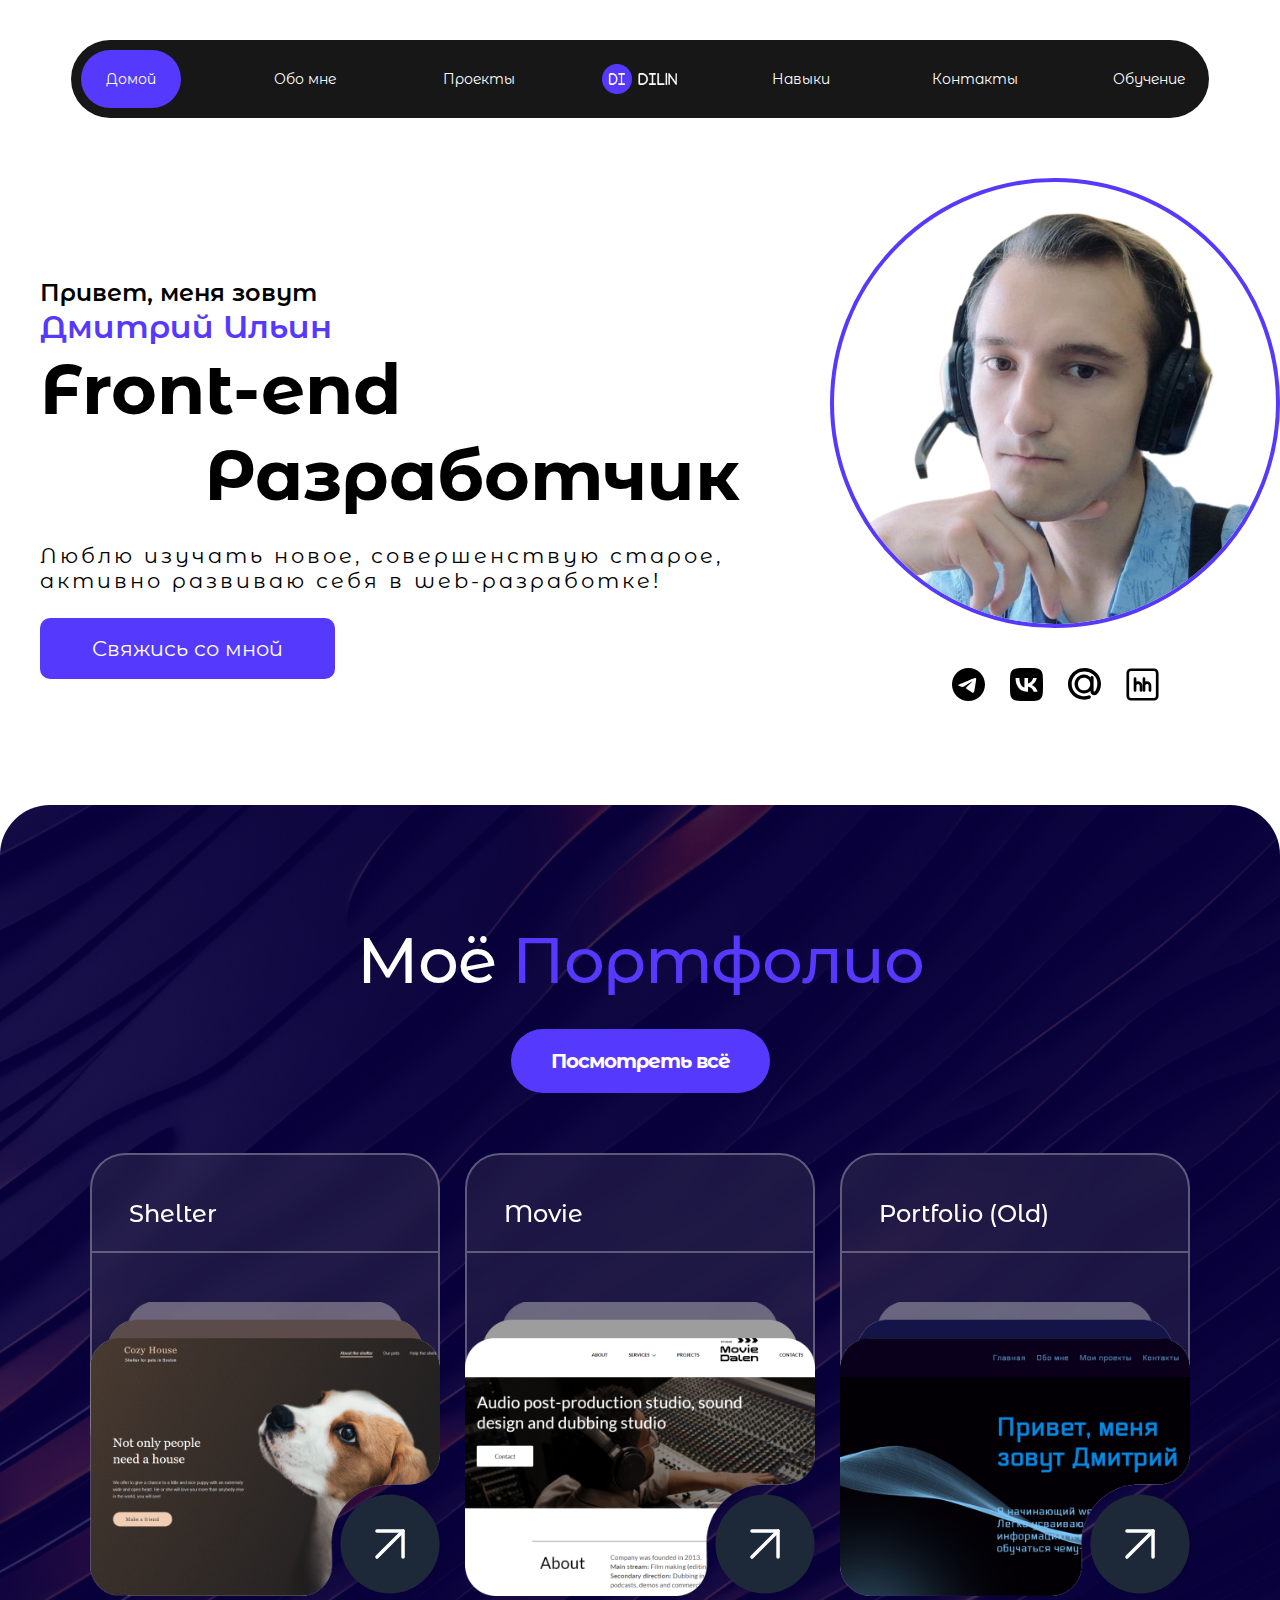
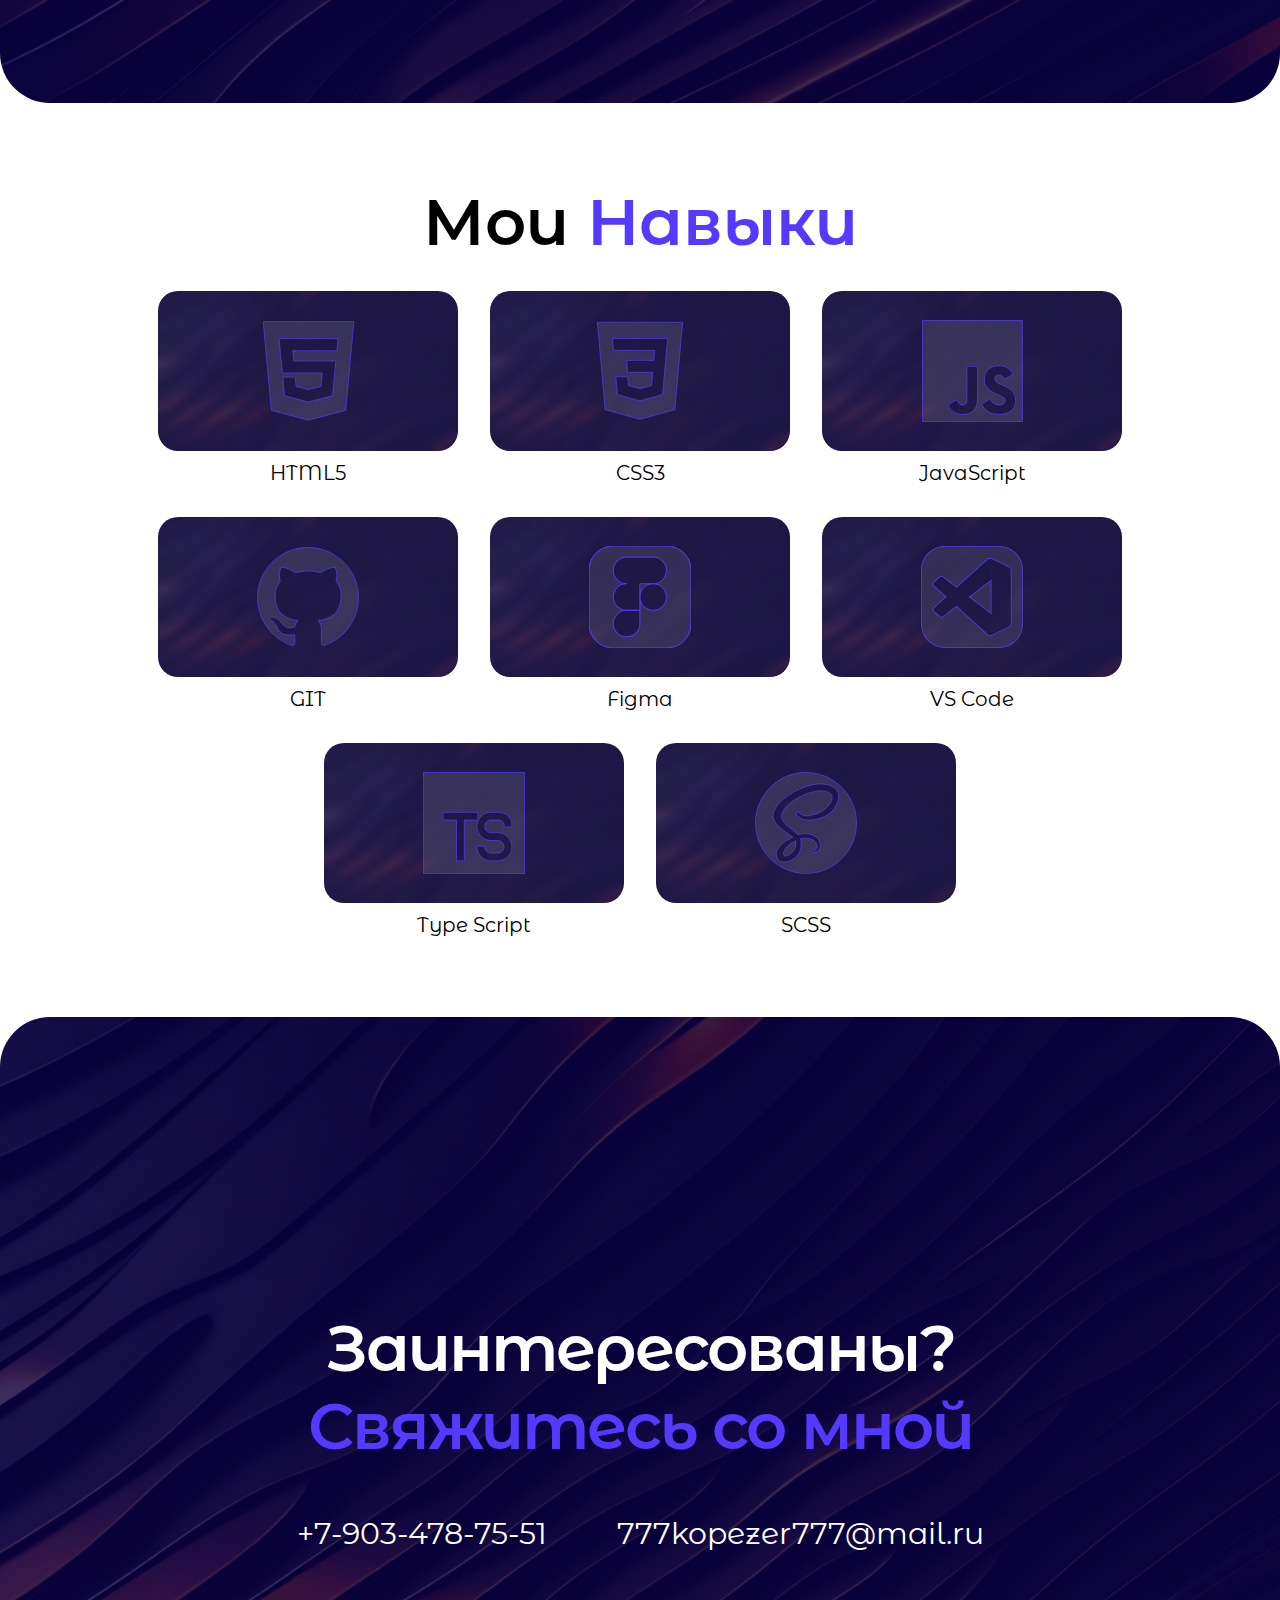
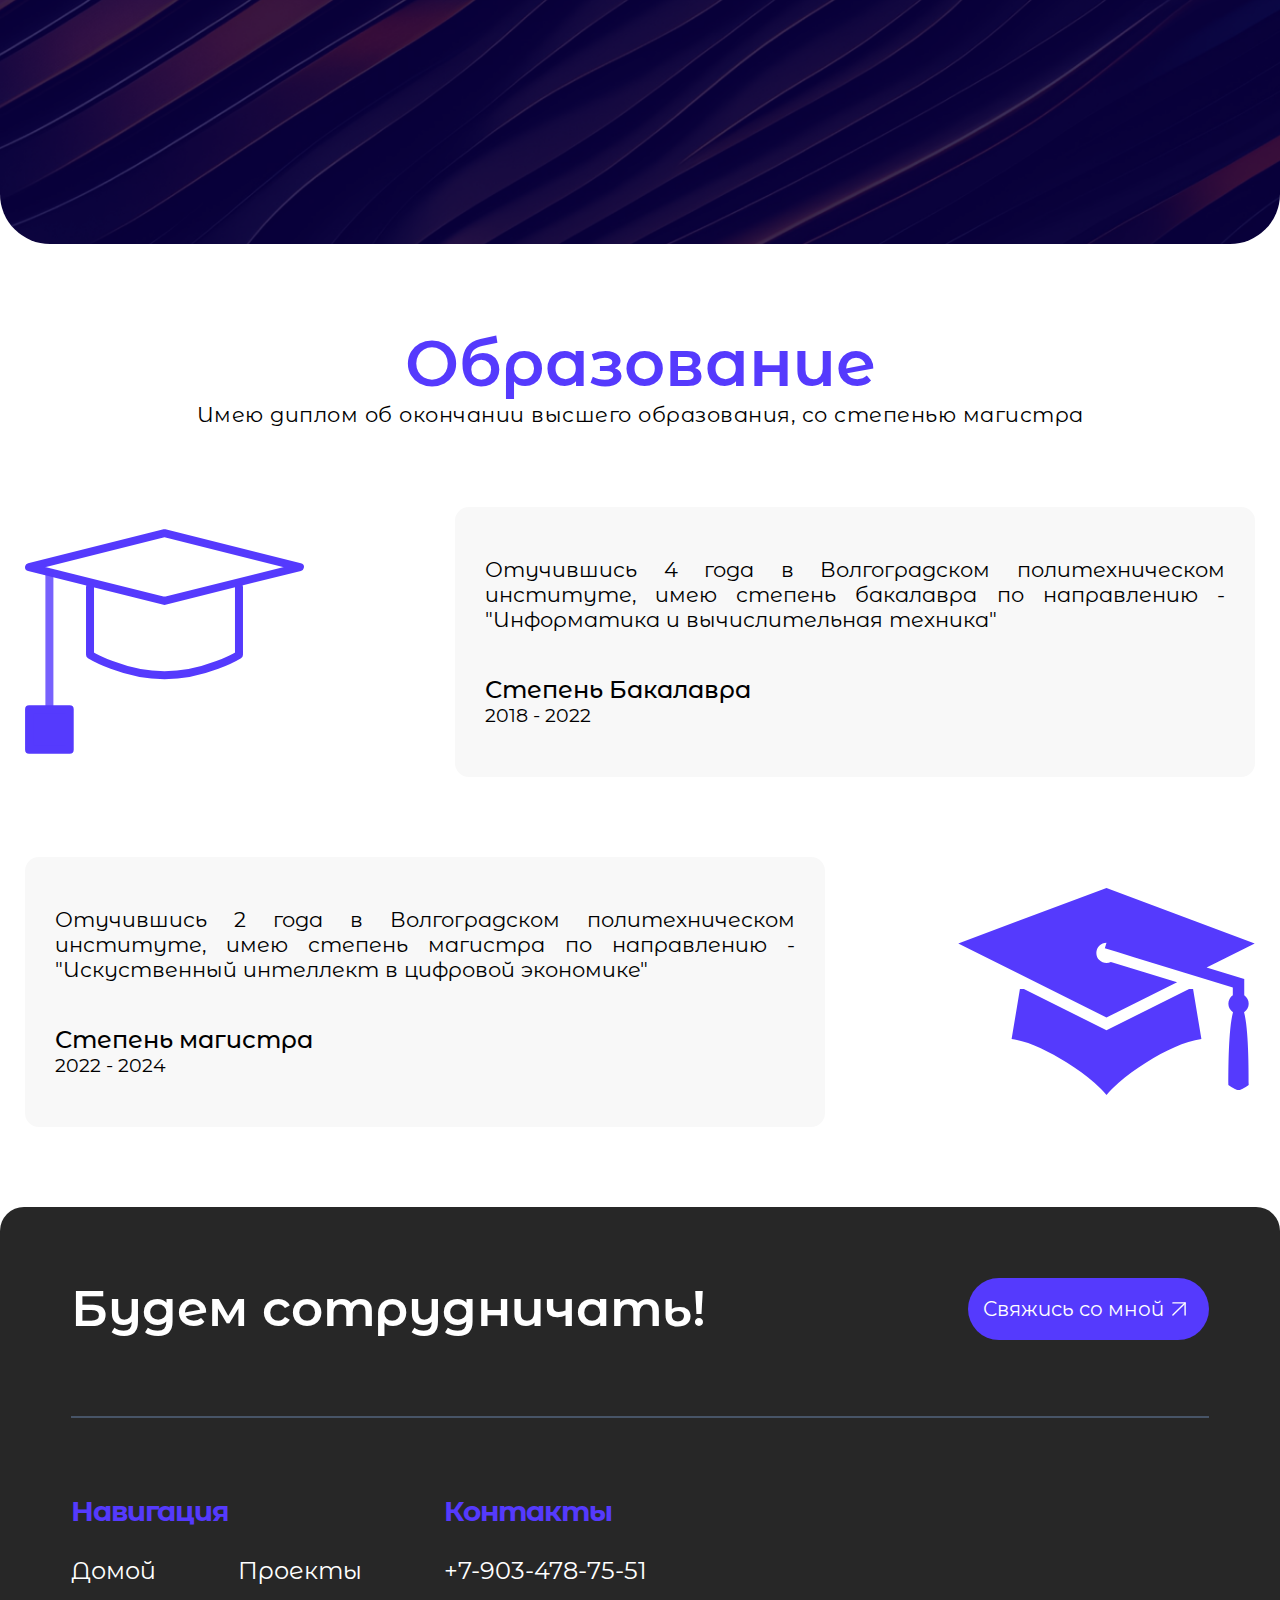
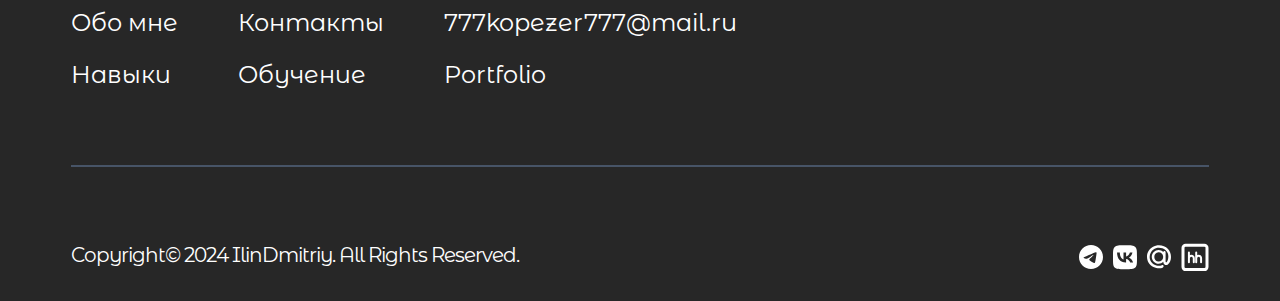
==== index.html @ a16f4810 "Add files via upload" ====
<!DOCTYPE html>
<html lang="en">

<head>
    <meta charset="UTF-8">
    <meta name="viewport" content="width=device-width, initial-scale=1.0">
    <title>Портфолио</title>
    <link rel="stylesheet" href="./style.css">
    <link rel="stylesheet" href="./drop-down.css">
    <link rel="preconnect" href="https://fonts.googleapis.com">
    <link rel="preconnect" href="https://fonts.gstatic.com" crossorigin>
    <link href="https://fonts.googleapis.com/css2?family=Montserrat+Alternates:wght@400;500;600;700&display=swap"
        rel="stylesheet">
</head>

<body>
    <header>
        <nav class="nav-menu">
            <a class="nav-menu-btn active" href="#">Домой</a>
            <a class="nav-menu-btn" href="#my-cont">Обо мне</a>
            <a class="nav-menu-btn" href="#my-project">Проекты</a>
            <img class="nav-logo" src="./img/logo.png" alt="">
            <a class="nav-menu-btn" href="#my-skils">Навыки</a>
            <a class="nav-menu-btn" href="#send-me">Контакты</a>
            <a class="nav-menu-btn" href="#my-educate">Обучение</a>
        </nav>
        <div class="dropdown-btn" id="dropdown-btn">
            <div class="line"></div>
            <div class="line"></div>
            <div class="line"></div>
        </div>
        <div class="dpd-bg" id="dpd">
            <div class="dropdown" id="dropdown">
                <div class="dropdown-content" id="dropdown-content">
                    <li><a class="dpd-item active" href="#">Домой</a></li>
                    <li><a class="dpd-item" href="#my-cont">Обо мне</a></li>
                    <li><a class="dpd-item" href="#my-project">Проекты</a></li>
                    <li><a class="dpd-item" href="#my-skils">Навыки</a></li>
                    <li><a class="dpd-item" href="#send-me">Контакты</a></li>
                    <li><a class="dpd-item" href="#my-educate">Обучение</a></li>
                </div>
            </div>
        </div>
    </header>
    <main>
        <div id="my-cont" class="my-cont">
            <div class="my-info-cont">
                <p class="my-hello">Привет, меня зовут</p>
                <p class="my-name">Дмитрий Ильин</p>
                <h1>Front-end<br><span class="span-h1">Разработчик</span></h1>
                <p class="my-txt">Люблю изучать новое, совершенствую старое, активно развиваю себя в web-разработке!</p>
                <a href="#"><button class="my-button">Свяжись со мной</button></a>
            </div>
            <div class="my-img-cont">
                <img class="me" src="./img/me.png" alt="">
                <div class="my-src">
                    <a href="https://t.me/MxAyri">
                        <svg class="my-img-svg" xmlns="http://www.w3.org/2000/svg" width="33" height="33"
                            viewBox="0 0 33 33" fill="none">
                            <path
                                d="M16.5 0C7.392 0 0 7.392 0 16.5C0 25.608 7.392 33 16.5 33C25.608 33 33 25.608 33 16.5C33 7.392 25.608 0 16.5 0ZM24.156 11.22C23.9085 13.827 22.836 20.163 22.2915 23.0835C22.0605 24.321 21.5985 24.7335 21.1695 24.783C20.2125 24.8655 19.4865 24.156 18.5625 23.5455C17.1105 22.5885 16.2855 21.9945 14.883 21.0705C13.2495 19.998 14.3055 19.404 15.246 18.447C15.4935 18.1995 19.7175 14.355 19.8 14.0085C19.8115 13.956 19.8099 13.9015 19.7956 13.8498C19.7812 13.798 19.7544 13.7506 19.7175 13.7115C19.6185 13.629 19.4865 13.662 19.371 13.6785C19.2225 13.7115 16.9125 15.246 12.408 18.282C11.748 18.7275 11.154 18.9585 10.626 18.942C10.032 18.9255 8.91 18.612 8.0685 18.3315C7.029 18.0015 6.2205 17.82 6.2865 17.2425C6.3195 16.9455 6.732 16.6485 7.5075 16.335C12.3255 14.2395 15.5265 12.8535 17.127 12.1935C21.714 10.2795 22.6545 9.9495 23.2815 9.9495C23.4135 9.9495 23.727 9.9825 23.925 10.1475C24.09 10.2795 24.1395 10.461 24.156 10.593C24.1395 10.692 24.1725 10.989 24.156 11.22Z" />
                        </svg>
                    </a>
                    <a href="https://vk.com/mxayri">
                        <svg class="my-img-svg" xmlns="http://www.w3.org/2000/svg" width="33" height="33"
                            viewBox="0 0 33 33" fill="none">
                            <path
                                d="M2.31 2.31C4.37101e-07 4.642 0 8.371 0 15.84V17.16C0 24.618 4.37101e-07 28.347 2.31 30.69C4.642 33 8.371 33 15.84 33H17.16C24.618 33 28.347 33 30.69 30.69C33 28.358 33 24.629 33 17.16V15.84C33 8.382 33 4.653 30.69 2.31C28.358 4.37101e-07 24.629 0 17.16 0H15.84C8.382 0 4.653 4.37101e-07 2.31 2.31ZM5.566 10.043H9.35C9.471 16.335 12.243 18.997 14.443 19.547V10.043H17.996V15.466C20.163 15.235 22.451 12.76 23.221 10.032H26.763C26.474 11.4441 25.897 12.7814 25.068 13.9605C24.2391 15.1396 23.1759 16.1351 21.945 16.885C23.319 17.5686 24.5323 18.5358 25.505 19.7228C26.4778 20.9097 27.1877 22.2895 27.588 23.771H23.683C22.847 21.164 20.757 19.14 17.996 18.865V23.771H17.556C10.032 23.771 5.742 18.623 5.566 10.043Z" />
                        </svg>
                    </a>
                    <a href="mailto:777kopezer777@mail.ru">
                        <svg class="my-img-svg" xmlns="http://www.w3.org/2000/svg" width="33" height="32"
                            viewBox="0 0 33 32" fill="none">
                            <path
                                d="M15.9293 6.57033C18.4485 6.57033 20.8224 7.68714 22.5621 9.43299V9.43814C22.5621 8.59976 23.1261 7.96556 23.9057 7.96556H24.1037C25.334 7.96556 25.5804 9.12568 25.5804 9.49177L25.5856 22.5212C25.5 23.375 26.4673 23.8164 27.0046 23.2678C29.0928 21.1198 31.5955 12.2142 25.7042 7.05809C20.2099 2.2454 12.8356 3.04047 8.91495 5.74226C4.7478 8.62142 2.08416 14.9809 4.67149 20.9579C7.49702 27.4741 15.5745 29.418 20.3821 27.4793C22.8158 26.4965 23.9377 29.782 21.4081 30.8576C17.5957 32.4838 6.9711 32.3178 2.00888 23.7246C-1.3436 17.9199 -1.16623 7.70879 7.72905 2.41865C14.5279 -1.63094 23.4984 -0.508978 28.9061 5.13694C34.5572 11.0448 34.2303 22.0984 28.7133 26.3955C26.2146 28.3496 22.5043 26.4491 22.5311 23.6019L22.5033 22.6738C20.7636 24.397 18.4485 25.4076 15.9293 25.4076C10.9454 25.4076 6.55758 21.0187 6.55758 16.04C6.55758 11.0077 10.9454 6.57239 15.9293 6.57239V6.57033ZM22.1981 15.6801C22.0093 12.0327 19.3024 9.83619 16.0314 9.83619H15.9076C12.1375 9.83619 10.0431 12.8061 10.0431 16.173C10.0431 19.9483 12.5727 22.3325 15.8922 22.3325C19.5973 22.3325 22.03 19.6214 22.2073 16.4143L22.1981 15.6801Z" />
                        </svg>
                    </a>
                    <a href="https://volzhskiy.hh.ru/resume/1733f2deff0c32c6720039ed1f49556b6e6474">
                        <svg class="my-img-hh" xmlns="http://www.w3.org/2000/svg" width="33" height="33"
                            viewBox="0 0 37 37" fill="none">
                            <path
                                d="M10.1385 11.8108V25.1892M10.1385 19.671C10.1385 18.784 10.4909 17.9333 11.1182 17.306C11.7454 16.6788 12.5961 16.3264 13.4831 16.3264C14.3702 16.3264 15.2209 16.6788 15.8481 17.306C16.4754 17.9333 16.8277 18.784 16.8277 19.671V25.1892M20.1723 11.8108V25.1892M20.1723 19.671C20.1723 18.784 20.5247 17.9333 21.1519 17.306C21.7792 16.6788 22.6299 16.3264 23.5169 16.3264C23.9561 16.3264 24.3911 16.413 24.7968 16.581C25.2026 16.7491 25.5713 16.9955 25.8819 17.306C26.1925 17.6166 26.4389 17.9853 26.6069 18.3911C26.775 18.7969 26.8615 19.2318 26.8615 19.671V25.1892"
                                stroke-width="3" stroke-linecap="round" stroke-linejoin="round" />
                            <path
                                d="M31.4324 2H5.56757C3.59725 2 2 3.59725 2 5.56757V31.4324C2 33.4027 3.59725 35 5.56757 35H31.4324C33.4027 35 35 33.4027 35 31.4324V5.56757C35 3.59725 33.4027 2 31.4324 2Z"
                                stroke-width="3" stroke-linecap="round" stroke-linejoin="round" />
                        </svg>
                    </a>
                </div>
            </div>
        </div>

        <div id="my-project" class="my-service-cont">
            <div class="my-service-title">
                <h2 class="my-service-h2">Моё <span class="h2-span">Портфолио</span></h2>
                <a href="./my-project.html"><button class="my-service-title-btn">Посмотреть всё</button></a>
            </div>
            <div class="my-service-card-cont msc1">
                <a href="https://mxayri.github.io/RS-School/">
                    <div class="my-service-card">
                        <p class="my-service-card-title">Shelter</p>
                        <hr class="my-service-card-line">
                        <img class="my-service-card-img" src="./img/card1.png" alt="">
                        <svg class="my-service-card-svg" xmlns="http://www.w3.org/2000/svg" width="115" height="114"
                            viewBox="0 0 115 114" fill="none">
                            <rect x="0.5" y="114" width="114" height="114" rx="57" transform="rotate(-90 0.5 114)"
                                stroke="none" />
                            <path d="M42.5 72L72.5 42" stroke-width="4" stroke-linecap="round" stroke-linejoin="round"
                                fill="none" />
                            <path d="M42.5 42H72.5V72" stroke-width="4" stroke-linecap="round" stroke-linejoin="round"
                                fill="none" />
                        </svg>
                    </div>
                </a>
                <a href="https://mxayri.github.io/movie/">
                    <div class="my-service-card msc2">
                        <p class="my-service-card-title">Movie</p>
                        <hr class="my-service-card-line">
                        <img class="my-service-card-img" src="./img/card2.png" alt="">
                        <svg class="my-service-card-svg" xmlns="http://www.w3.org/2000/svg" width="115" height="114"
                            viewBox="0 0 115 114" fill="none">
                            <rect x="0.5" y="114" width="114" height="114" rx="57" transform="rotate(-90 0.5 114)"
                                stroke="none" />
                            <path d="M42.5 72L72.5 42" stroke-width="4" stroke-linecap="round" stroke-linejoin="round"
                                fill="none" />
                            <path d="M42.5 42H72.5V72" stroke-width="4" stroke-linecap="round" stroke-linejoin="round"
                                fill="none" />
                        </svg>
                    </div>
                </a>
                <a href="https://github.com/MxAyri/portfolio">
                    <div class="my-service-card msc3">
                        <p class="my-service-card-title">Portfolio (Old)</p>
                        <hr class="my-service-card-line">
                        <img class="my-service-card-img" src="./img/card3.png" alt="">
                        <svg class="my-service-card-svg" xmlns="http://www.w3.org/2000/svg" width="115" height="114"
                            viewBox="0 0 115 114" fill="none">
                            <rect x="0.5" y="114" width="114" height="114" rx="57" transform="rotate(-90 0.5 114)"
                                stroke="none" />
                            <path d="M42.5 72L72.5 42" stroke-width="4" stroke-linecap="round" stroke-linejoin="round"
                                fill="none" />
                            <path d="M42.5 42H72.5V72" stroke-width="4" stroke-linecap="round" stroke-linejoin="round"
                                fill="none" />
                        </svg>
                    </div>
                </a>
            </div>
        </div>

        <div id="my-skils" class="skills">
            <div class="skills-title">
                <h2 class="skills-h2">Мои <span class="h2-span">Навыки</span></h2>
            </div>
            <div class="skill-card-cont">
                <div class="skill-card">
                    <div class="skill-card-img">
                        <svg xmlns="http://www.w3.org/2000/svg" width="101" height="100" viewBox="0 0 101 100"
                            fill="none">
                            <g clip-path="url(#clip0_42_476)">
                                <path
                                    d="M50.5288 80.5684L74.1089 74.2997L77.2886 40.4704H35.3497L34.3085 29.2205H78.3349L79.4935 18.1853H21.564L24.8101 51.5155H64.7228L63.3907 65.8199L50.5288 69.1489L37.6669 65.8199L36.8605 56.6164H25.2746L26.9538 74.3046L50.5288 80.5684ZM4.59352 -0.176697H96.464L88.1804 89.6621L50.5288 99.6442L12.8772 89.6621L4.59352 -0.176697Z"
                                    fill="" fill-opacity="0.2" />
                                <path
                                    d="M50.4004 81.0516L50.5288 81.0857L50.6572 81.0516L74.2374 74.7829L74.5741 74.6933L74.6067 74.3464L77.7864 40.5171L77.8378 39.9704H77.2886H35.8056L34.8569 29.7205H78.3349H78.7852L78.8322 29.2728L79.9908 18.2376L80.0488 17.6854H79.4935H21.564H21.013L21.0664 18.2338L24.3125 51.564L24.3565 52.0155H24.8101H64.1741L62.9254 65.4238L50.5288 68.6324L38.1342 65.4243L37.3586 56.5727L37.3186 56.1164H36.8605H25.2746H24.7249L24.7768 56.6636L26.456 74.3519L26.4889 74.6985L26.8254 74.7879L50.4004 81.0516ZM5.14175 0.323303H95.9158L87.7146 89.2683L50.5288 99.1269L13.343 89.2683L5.14175 0.323303Z"
                                    stroke="#553AFD" stroke-opacity="0.7" />
                            </g>
                            <defs>
                                <clipPath id="clip0_42_476">
                                    <rect width="100.704" height="100" fill="" />
                                </clipPath>
                            </defs>
                        </svg>
                    </div>
                    <p class="skill-card-txt">HTML5</p>
                </div>
                <div class="skill-card">
                    <div class="skill-card-img">
                        <svg xmlns="http://www.w3.org/2000/svg" width="100" height="100" viewBox="0 0 100 100"
                            fill="none">
                            <path
                                d="M6.84375 0.78125L14.6992 88.9711L49.9477 98.7992L85.2945 88.9352L93.1562 0.78125H6.84375ZM76.8367 20.9859L74.2219 50.3648L74.2297 50.5234L74.2187 50.8883V50.8852L72.3609 71.4273L72.1562 73.2523L50 79.3805L49.9828 79.3961L27.8648 73.2336L26.3672 56.25H37.2133L37.9828 64.8859L50.0031 68.1437L50 68.15V68.1484L62.0648 64.8445L63.3398 50.7812H38.1187L37.9023 48.4039L37.4094 42.8344L37.1508 39.8438H64.2984L65.2859 28.9062H23.9375L23.7211 26.5305L23.2289 20.9594L22.9695 17.9688H77.0953L76.8367 20.9859Z"
                                fill="" fill-opacity="0.2" />
                            <path
                                d="M77.3347 21.0303L77.3349 21.0286L77.5935 18.0114L77.64 17.4688H77.0953H22.9695H22.4243L22.4714 18.012L22.7308 21.0026L22.7308 21.0034L23.223 26.5745L23.2232 26.5758L23.4396 28.9516L23.481 29.4062H23.9375H64.7388L63.8415 39.3438H37.1508H36.6057L36.6526 39.8868L36.9112 42.8774L36.9113 42.8785L37.4043 48.448L37.4044 48.4492L37.6208 50.8266L37.6622 51.2812H38.1187H62.7925L61.5982 64.4539L50.0095 67.6274L38.4499 64.4945L37.7113 56.2056L37.6707 55.75H37.2133H26.3672H25.8212L25.8691 56.2939L27.3668 73.2775L27.3972 73.6223L27.7306 73.7152L49.8486 79.8777L50.1147 79.9519L50.2481 79.8306L72.2895 73.7343L72.6154 73.6441L72.6531 73.3081L72.8578 71.4831L72.8579 71.4831L72.8589 71.4724L74.7167 50.9302L74.3594 50.8979L74.7185 50.9033L74.7295 50.5384L74.73 50.5186L74.7291 50.4988L74.723 50.3747L77.3347 21.0303ZM15.1666 88.5823L7.39027 1.28125H92.6097L84.8272 88.5465L49.9476 98.2801L15.1666 88.5823Z"
                                stroke="#553AFD" stroke-opacity="0.7" />
                        </svg>
                    </div>
                    <p class="skill-card-txt">CSS3</p>
                </div>
                <div class="skill-card">
                    <div class="skill-card-img">
                        <svg xmlns="http://www.w3.org/2000/svg" width="101" height="102" viewBox="0 0 101 102"
                            fill="none">
                            <path
                                d="M0 0V102H101V0H0ZM54.9642 79.5532C54.9642 89.4812 49.2005 93.9964 40.7905 93.9964C33.2021 93.9964 28.7951 90.0252 26.5563 85.238L34.2861 80.512C35.7776 83.1504 37.1343 85.408 40.3865 85.408C43.5041 85.408 45.4702 84.2078 45.4702 79.39V46.818H54.9642V79.5532ZM77.4064 93.9964C68.5925 93.9964 62.8961 89.7532 60.1186 84.2044L67.8451 79.6926C69.8785 83.0178 72.5247 85.5066 77.2044 85.5066C81.1333 85.5066 83.6112 83.521 83.6112 80.7602C83.6112 77.4758 81.0323 76.3062 76.696 74.4192L74.3394 73.3652C67.4916 70.4242 62.9499 66.725 62.9499 58.9152C62.9499 51.731 68.3501 46.2502 76.8475 46.2502C82.8806 46.2502 87.2169 48.3752 90.3411 53.9138L82.9681 58.6908C81.3521 55.7668 79.5813 54.5768 76.8677 54.5768C74.0936 54.5768 72.316 56.3516 72.316 58.6908C72.316 61.5876 74.0667 62.73 78.1403 64.5048L80.5071 65.5588C88.577 69.0268 93.122 72.5968 93.122 80.6208C93.1456 89.2704 86.4358 93.9828 77.4165 93.9828L77.4064 93.9964Z"
                                fill="" fill-opacity="0.2" />
                            <path
                                d="M26.2955 84.8114L25.9139 85.0447L26.1033 85.4498C28.4133 90.389 32.983 94.4964 40.7905 94.4964C45.0806 94.4964 48.7633 93.3442 51.3756 90.8601C53.9926 88.3717 55.4642 84.6145 55.4642 79.5532V46.818V46.318H54.9642H45.4702H44.9702V46.818V79.39C44.9702 81.749 44.4857 83.0925 43.7397 83.8563C42.9992 84.6145 41.8966 84.908 40.3865 84.908C38.8979 84.908 37.8675 84.3995 37.0222 83.5886C36.1519 82.7537 35.4734 81.5963 34.7214 80.266L34.4668 79.8155L34.0253 80.0854L26.2955 84.8114ZM77.4064 94.4964H77.6579L77.6689 94.4816C82.1557 94.4384 86.1141 93.2408 88.9742 90.9346C91.9008 88.5748 93.6342 85.0872 93.622 80.6194C93.6217 76.4997 92.4492 73.4754 90.2085 71.0426C87.9893 68.633 84.7544 66.8401 80.7077 65.1008C80.7067 65.1003 80.7056 65.0999 80.7045 65.0994L78.3437 64.048L78.34 64.0464C76.2949 63.1554 74.9151 62.4551 74.0387 61.6503C73.2035 60.8833 72.816 60.0113 72.816 58.6908C72.816 57.6529 73.2078 56.7594 73.8922 56.1227C74.578 55.4845 75.5884 55.0768 76.8677 55.0768C78.1458 55.0768 79.1645 55.3552 80.0501 55.9519C80.9444 56.5546 81.7439 57.5093 82.5305 58.9327L82.7899 59.402L83.24 59.1104L90.613 54.3334L91.0077 54.0777L90.7766 53.6681C89.1778 50.8339 87.2509 48.8433 84.9258 47.5667C82.6035 46.2918 79.9222 45.7502 76.8475 45.7502C72.4898 45.7502 68.8871 47.1572 66.3697 49.5244C63.8512 51.8925 62.4499 55.1933 62.4499 58.9152C62.4499 62.9291 63.6217 65.9271 65.701 68.2958C67.7648 70.6471 70.692 72.3426 74.1385 73.8231C74.1397 73.8236 74.1409 73.8241 74.1421 73.8246L76.4919 74.8757L76.4965 74.8777C78.6852 75.8301 80.3449 76.5682 81.4695 77.4578C82.5511 78.3135 83.1112 79.2888 83.1112 80.7602C83.1112 81.9757 82.5719 83.018 81.5792 83.7702C80.5765 84.5299 79.0896 85.0066 77.2044 85.0066C74.9611 85.0066 73.2298 84.4125 71.8168 83.4353C70.3953 82.4522 69.269 81.0627 68.2716 79.4317L68.016 79.0138L67.5929 79.2608L59.8664 83.7726L59.4616 84.009L59.6715 84.4282C62.5355 90.1499 68.4072 94.4964 77.4064 94.4964ZM0.5 101.5V0.5H100.5V101.5H0.5Z"
                                stroke="#553AFD" stroke-opacity="0.7" />
                        </svg>
                    </div>
                    <p class="skill-card-txt">JavaScript</p>
                </div>
                <div class="skill-card">
                    <div class="skill-card-img">
                        <svg xmlns="http://www.w3.org/2000/svg" width="102" height="99" viewBox="0 0 102 99"
                            fill="none">
                            <path
                                d="M51.0017 1.26825e-08C38.8913 -0.000269283 27.176 4.28806 17.9522 12.0976C8.72845 19.9071 2.59822 30.7281 0.658533 42.6243C-1.28116 54.5204 1.09629 66.7152 7.36541 77.0265C13.6345 87.3377 23.3862 95.0924 34.8754 98.9029C37.4254 99.3496 38.3791 97.827 38.3791 96.4922C38.3791 95.2893 38.3179 91.2899 38.3179 87.0419C25.5015 89.3867 22.1864 83.9307 21.1664 81.0784C20.0349 78.3009 18.2407 75.8395 15.9389 73.9069C14.1539 72.9579 11.6039 70.608 15.8726 70.5471C17.504 70.7227 19.0688 71.2873 20.4342 72.1929C21.7997 73.0985 22.9256 74.3185 23.7165 75.7493C24.4138 76.9962 25.3515 78.0939 26.4759 78.9795C27.6003 79.8651 28.8893 80.5211 30.2689 80.9101C31.6485 81.2991 33.0918 81.4133 34.5158 81.2462C35.9399 81.0791 37.3169 80.634 38.5678 79.9364C38.7887 77.355 39.9451 74.9415 41.8216 73.1456C30.474 71.8768 18.6164 67.5019 18.6164 48.0887C18.5442 43.0437 20.4146 38.1625 23.844 34.4463C22.2849 30.0623 22.4674 25.2512 24.354 20.9966C24.354 20.9966 28.6227 19.6669 38.3791 26.1988C46.7242 23.9147 55.5342 23.9147 63.8793 26.1988C73.6306 19.6009 77.9044 20.9966 77.9044 20.9966C79.7915 25.2511 79.974 30.0623 78.4144 34.4463C81.8542 38.1561 83.7263 43.0416 83.642 48.0887C83.642 67.5628 71.7181 71.8768 60.3756 73.1456C61.5918 74.3737 62.5283 75.8478 63.1214 77.4679C63.7145 79.088 63.9504 80.8162 63.813 82.535C63.813 89.3258 63.7518 94.7818 63.7518 96.4922C63.7518 97.827 64.7055 99.4105 67.2555 98.9029C78.7235 95.0606 88.4461 87.2874 94.6878 76.9712C100.929 66.6549 103.284 54.467 101.331 42.5829C99.3778 30.6989 93.2444 19.8924 84.0255 12.0924C74.8066 4.29236 63.1022 0.00654749 51.0017 1.26825e-08Z"
                                fill="" fill-opacity="0.2" />
                            <path
                                d="M40.7712 73.5233C39.282 75.2343 38.3454 77.3609 38.0961 79.6233C36.9641 80.2181 35.7306 80.6003 34.4576 80.7496C33.0985 80.9091 31.7212 80.8001 30.4046 80.4289C29.088 80.0577 27.8581 79.4316 26.7853 78.5867C25.7127 77.7419 24.8184 76.695 24.1533 75.506C23.3235 74.0052 22.1425 72.7259 20.7106 71.7762C19.2783 70.8263 17.6371 70.2342 15.9261 70.0499L15.8959 70.0467L15.8655 70.0471C14.786 70.0625 14.0048 70.2179 13.536 70.5606C13.2814 70.7468 13.1078 70.9969 13.0545 71.3002C13.0037 71.5898 13.0732 71.867 13.181 72.1022C13.3915 72.5616 13.8134 73.0042 14.2541 73.3734C14.6911 73.7395 15.1948 74.0731 15.6567 74.323C17.8748 76.1961 19.6049 78.5751 20.6994 81.2572C21.2359 82.7529 22.3823 84.9434 25.0749 86.4457C27.685 87.902 31.6753 88.6711 37.8183 87.6373C37.8207 89.5513 37.8346 91.3892 37.8485 92.9135C37.8532 93.4295 37.8579 93.909 37.8621 94.3431C37.8717 95.3264 37.8791 96.077 37.8791 96.4922C37.8791 97.0496 37.6795 97.6141 37.2526 97.9907C36.8417 98.3533 36.1425 98.6095 34.9972 98.4165C23.6357 94.6391 13.9935 86.9656 7.79265 76.7667C1.58538 66.5572 -0.768461 54.483 1.15202 42.7047C3.0725 30.9264 9.14209 20.212 18.2753 12.4792C27.4086 4.74628 39.0093 0.499733 51.0017 0.5C62.984 0.506484 74.5741 4.75055 83.7026 12.4741C92.831 20.1976 98.9038 30.8977 100.837 42.664C102.771 54.4304 100.44 66.4978 94.26 76.7123C88.0854 86.9177 78.47 94.6101 67.1273 98.4185C65.985 98.639 65.2902 98.3826 64.8811 98.0161C64.4529 97.6324 64.2518 97.0519 64.2518 96.4922C64.2518 95.922 64.2586 94.9344 64.2677 93.6169C64.2722 92.9629 64.2773 92.2277 64.2824 91.4219C64.2977 88.9994 64.3129 85.9437 64.313 82.5548C64.4527 80.7707 64.2065 78.9775 63.5909 77.296C63.0869 75.9194 62.345 74.6441 61.4012 73.5266C66.7985 72.8378 72.3242 71.3822 76.5826 67.828C81.1208 64.0403 84.1411 57.9378 84.142 48.093C84.2257 43.0184 82.3811 38.1037 78.9843 34.3288C80.4793 29.9013 80.2597 25.0734 78.3615 20.7939L78.2712 20.5904L78.0596 20.5213L77.9044 20.9966C78.0596 20.5213 78.0591 20.5212 78.0586 20.521L78.0575 20.5207L78.055 20.5198L78.0488 20.5179L78.0315 20.5127C78.0179 20.5088 78.0001 20.5038 77.9779 20.4982C77.9335 20.4868 77.8721 20.4727 77.7932 20.458C77.6353 20.4286 77.4081 20.3973 77.1093 20.3823C76.5115 20.3523 75.6299 20.3879 74.4468 20.634C72.112 21.1197 68.6074 22.424 63.7895 25.6564C55.4973 23.4287 46.7596 23.4288 38.4674 25.6568C33.6473 22.4564 30.1437 21.1528 27.8114 20.6591C26.6296 20.4089 25.7495 20.3669 25.153 20.3913C24.8549 20.4035 24.6282 20.4323 24.4708 20.4596C24.3921 20.4733 24.3308 20.4866 24.2867 20.4973C24.2646 20.5027 24.2468 20.5074 24.2332 20.5111L24.216 20.516L24.2099 20.5178L24.2074 20.5186L24.2063 20.5189C24.2057 20.5191 24.2053 20.5193 24.354 20.9966L24.2053 20.5193L23.9888 20.5867L23.8969 20.794C21.9991 25.0738 21.7796 29.9018 23.2743 34.3295C19.8878 38.11 18.0447 43.0202 18.1164 48.0923C18.1171 57.9067 21.1206 64.0088 25.6422 67.8043C29.879 71.3607 35.3801 72.8315 40.7712 73.5233Z"
                                stroke="#553AFD" stroke-opacity="0.7" />
                        </svg>
                    </div>
                    <p class="skill-card-txt">GIT</p>
                </div>
                <div class="skill-card">
                    <div class="skill-card-img">
                        <svg xmlns="http://www.w3.org/2000/svg" width="102" height="102" viewBox="0 0 102 102"
                            fill="none">
                            <g clip-path="url(#clip0_55_188)">
                                <mask id="path-1-inside-1_55_188" fill="">
                                    <path fill-rule="evenodd" clip-rule="evenodd"
                                        d="M23.9062 0H78.0938C91.2968 0 102 10.7032 102 23.9062V78.0938C102 91.2968 91.2968 102 78.0938 102H23.9062C10.7032 102 0 91.2968 0 78.0938V23.9062C0 10.7032 10.7032 0 23.9062 0ZM37.5914 90.8438C30.2601 90.8438 24.3099 84.8939 24.3099 77.5627C24.3099 70.2314 30.2601 64.2811 37.5914 64.2811H50.8725V77.5627C50.8725 84.8939 44.9226 90.8438 37.5914 90.8438ZM50.8725 51L50.8725 64.2811H37.5914C30.2601 64.2811 24.3099 58.3312 24.3099 51C24.3099 43.6728 30.2535 37.7255 37.5792 37.7189C30.2535 37.7123 24.3099 31.7646 24.3099 24.4374C24.3099 17.1061 30.2601 11.1562 37.5914 11.1562H50.8725H64.1536C71.4849 11.1562 77.4351 17.1061 77.4351 24.4374C77.4351 31.7646 71.4914 37.7123 64.1658 37.7189C71.4914 37.7255 77.4351 43.6728 77.4351 51C77.4351 58.3312 71.4849 64.2811 64.1536 64.2811C56.8224 64.2811 50.8725 58.3312 50.8725 51ZM64.136 37.7189C56.8128 37.7284 50.8725 43.6746 50.8725 51L50.8725 37.7189L64.136 37.7189Z" />
                                </mask>
                                <path fill-rule="evenodd" clip-rule="evenodd"
                                    d="M23.9062 0H78.0938C91.2968 0 102 10.7032 102 23.9062V78.0938C102 91.2968 91.2968 102 78.0938 102H23.9062C10.7032 102 0 91.2968 0 78.0938V23.9062C0 10.7032 10.7032 0 23.9062 0ZM37.5914 90.8438C30.2601 90.8438 24.3099 84.8939 24.3099 77.5627C24.3099 70.2314 30.2601 64.2811 37.5914 64.2811H50.8725V77.5627C50.8725 84.8939 44.9226 90.8438 37.5914 90.8438ZM50.8725 51L50.8725 64.2811H37.5914C30.2601 64.2811 24.3099 58.3312 24.3099 51C24.3099 43.6728 30.2535 37.7255 37.5792 37.7189C30.2535 37.7123 24.3099 31.7646 24.3099 24.4374C24.3099 17.1061 30.2601 11.1562 37.5914 11.1562H50.8725H64.1536C71.4849 11.1562 77.4351 17.1061 77.4351 24.4374C77.4351 31.7646 71.4914 37.7123 64.1658 37.7189C71.4914 37.7255 77.4351 43.6728 77.4351 51C77.4351 58.3312 71.4849 64.2811 64.1536 64.2811C56.8224 64.2811 50.8725 58.3312 50.8725 51ZM64.136 37.7189C56.8128 37.7284 50.8725 43.6746 50.8725 51L50.8725 37.7189L64.136 37.7189Z"
                                    fill="" stroke="#553AFD" />
                                <path
                                    d="M50.8725 64.2811H51.8725V63.2811H50.8725V64.2811ZM50.8725 64.2811V65.2811H51.8725V64.2811H50.8725ZM50.8725 51H51.8725H50.8725ZM37.5792 37.7189L37.5801 38.7189L37.5801 36.7189L37.5792 37.7189ZM64.1658 37.7189L64.1649 36.7189V38.7189L64.1658 37.7189ZM64.136 37.7189L64.1373 38.7189L64.136 36.7189V37.7189ZM50.8725 37.7189V36.7189H49.8725V37.7189H50.8725ZM78.0938 -1H23.9062V1H78.0938V-1ZM103 23.9062C103 10.1509 91.8491 -1 78.0938 -1V1C90.7445 1 101 11.2555 101 23.9062H103ZM103 78.0938V23.9062H101V78.0938H103ZM78.0938 103C91.8491 103 103 91.8491 103 78.0938H101C101 90.7445 90.7445 101 78.0938 101V103ZM23.9062 103H78.0938V101H23.9062V103ZM-1 78.0938C-1 91.8491 10.1509 103 23.9062 103V101C11.2555 101 1 90.7445 1 78.0938H-1ZM-1 23.9062V78.0938H1V23.9062H-1ZM23.9062 -1C10.1509 -1 -1 10.1509 -1 23.9062H1C1 11.2555 11.2555 1 23.9062 1V-1ZM23.3099 77.5627C23.3099 85.4462 29.7079 91.8438 37.5914 91.8438V89.8438C30.8124 89.8438 25.3099 84.3416 25.3099 77.5627H23.3099ZM37.5914 63.2811C29.7078 63.2811 23.3099 69.6791 23.3099 77.5627H25.3099C25.3099 70.7837 30.8124 65.2811 37.5914 65.2811V63.2811ZM50.8725 63.2811H37.5914V65.2811H50.8725V63.2811ZM51.8725 77.5627V64.2811H49.8725V77.5627H51.8725ZM37.5914 91.8438C45.4749 91.8438 51.8725 85.4462 51.8725 77.5627H49.8725C49.8725 84.3416 44.3703 89.8438 37.5914 89.8438V91.8438ZM51.8725 64.2811L51.8725 51H49.8725L49.8725 64.2811H51.8725ZM37.5914 65.2811H50.8725V63.2811H37.5914V65.2811ZM23.3099 51C23.3099 58.8836 29.7079 65.2811 37.5914 65.2811V63.2811C30.8124 63.2811 25.3099 57.7789 25.3099 51H23.3099ZM37.5783 36.7189C29.7008 36.726 23.3099 43.1208 23.3099 51H25.3099C25.3099 44.2248 30.8063 38.725 37.5801 38.7189L37.5783 36.7189ZM23.3099 24.4374C23.3099 32.3165 29.7008 38.7118 37.5783 38.7189L37.5801 36.7189C30.8063 36.7128 25.3099 31.2126 25.3099 24.4374H23.3099ZM37.5914 10.1562C29.7079 10.1562 23.3099 16.5538 23.3099 24.4374H25.3099C25.3099 17.6584 30.8124 12.1562 37.5914 12.1562V10.1562ZM50.8725 10.1562H37.5914V12.1562H50.8725V10.1562ZM64.1536 10.1562H50.8725V12.1562H64.1536V10.1562ZM78.4351 24.4374C78.4351 16.5538 72.0371 10.1562 64.1536 10.1562V12.1562C70.9326 12.1562 76.4351 17.6584 76.4351 24.4374H78.4351ZM64.1667 38.7189C72.0442 38.7118 78.4351 32.3165 78.4351 24.4374H76.4351C76.4351 31.2126 70.9387 36.7128 64.1649 36.7189L64.1667 38.7189ZM64.1649 38.7189C70.9387 38.725 76.4351 44.2248 76.4351 51H78.4351C78.4351 43.1208 72.0442 36.7259 64.1667 36.7189L64.1649 38.7189ZM76.4351 51C76.4351 57.7789 70.9326 63.2811 64.1536 63.2811V65.2811C72.0371 65.2811 78.4351 58.8836 78.4351 51H76.4351ZM64.1536 63.2811C57.3746 63.2811 51.8725 57.779 51.8725 51H49.8725C49.8725 58.8835 56.2701 65.2811 64.1536 65.2811V63.2811ZM51.8725 51C51.8725 44.2265 57.3658 38.7277 64.1373 38.7189L64.1347 36.7189C56.2598 36.7291 49.8725 43.1228 49.8725 51H51.8725ZM51.8725 51L51.8725 37.7189H49.8725L49.8725 51H51.8725ZM50.8725 38.7189L64.136 38.7189V36.7189L50.8725 36.7189V38.7189Z"
                                    stroke="#553AFD" mask="url(#path-1-inside-1_55_188)" />
                                <mask id="mask0_55_188" style="mask-type:luminance" maskUnits="userSpaceOnUse" x="24"
                                    y="11" width="54" height="80">
                                    <path d="M24.3047 11.1562H77.4403V90.8438H24.3047V11.1562Z" fill="" />
                                    <path d="M24.8047 11.6562H76.9403V90.3438H24.8047V11.6562Z" stroke="white" />
                                </mask>
                                <g mask="url(#mask0_55_188)">
                                </g>
                            </g>
                            <defs>
                                <clipPath id="clip0_55_188">
                                    <rect width="102" height="102" fill="" />
                                </clipPath>
                            </defs>
                        </svg>
                    </div>
                    <p class="skill-card-txt">Figma</p>
                </div>
                <div class="skill-card">
                    <div class="skill-card-img">
                        <svg class="svg-figma" xmlns="http://www.w3.org/2000/svg" width="102" height="102"
                            viewBox="0 0 102 102" fill="none">
                            <mask id="path-1-inside-1_71_655" fill="white">
                                <path fill-rule="evenodd" clip-rule="evenodd"
                                    d="M78.0938 0H23.9062C10.7032 0 0 10.7032 0 23.9062V78.0938C0 91.2968 10.7032 102 23.9062 102H78.0938C91.2968 102 102 91.2968 102 78.0938V23.9062C102 10.7032 91.2968 0 78.0938 0ZM13.9236 40.2272C13.3673 39.7221 12.6727 39.2825 12.4312 38.571C12.2386 38.0035 12.3279 37.206 13.4658 36.2934L18.1345 32.1185C18.5377 31.758 18.9153 31.3554 19.3907 31.0974C19.9793 30.7779 20.8966 30.5514 21.8442 31.3731L35.6491 41.8248V41.8248C35.6436 41.8298 35.644 41.8386 35.6499 41.8432L47.6318 50.9338C47.6462 50.9447 47.6661 50.9447 47.6805 50.9337V50.9337L70.5129 68.2202L70.5129 85.567C70.515 86.0427 70.4103 86.5129 70.2065 86.9428C69.8006 87.7621 68.9222 88.5271 66.8249 88.2225C66.8099 88.2203 66.7996 88.2381 66.8098 88.2493V88.2493L35.6378 59.9443V59.9443C35.6382 59.9441 35.6382 59.9436 35.6379 59.9433L25.6339 50.8587C25.6333 50.8582 25.6325 50.8582 25.632 50.8587V50.8587L13.9236 40.2272ZM25.632 50.8587L13.8164 61.6006C13.3315 62.0415 12.735 62.4443 12.5673 63.0779C12.5578 63.114 12.5493 63.1512 12.5421 63.1896C12.3122 64.4205 13.5548 65.3592 14.4812 66.2018L18.2981 69.6735C18.7075 70.0459 19.0923 70.4722 19.6056 70.6791C20.2065 70.9215 21.1637 71.0003 22.3394 70.0279L35.6378 59.9443L25.632 50.8587ZM66.2528 13.9713C66.2528 13.9713 68.4773 11.4954 71.8727 13.594L86.2959 20.5469C87.0389 20.905 87.8343 21.1845 88.4881 21.6873C89.1159 22.17 89.7853 22.9734 89.7853 24.2048V75.3115C89.7853 76.4091 89.947 77.5641 89.495 78.5643C89.2255 79.1604 88.7267 79.8432 87.8126 80.4662L71.5756 88.4672C70.4505 89.0217 69.1955 89.611 68.0346 89.1359C67.6702 88.9868 67.2891 88.75 66.9285 88.3811L66.8098 88.2493V88.2493C66.8868 88.3193 66.9874 88.3629 67.0913 88.3693C70.1878 88.5602 70.4821 86.3449 70.51 85.9492C70.5129 85.9086 70.5129 85.8689 70.5129 85.8282V68.2202L70.5129 33.4993V33.4993C70.607 33.4275 70.6617 33.3155 70.6607 33.1972L70.5129 15.8105C70.5129 15.8105 69.6805 12.5608 66.9921 13.6007C66.5467 13.7598 66.2528 13.9713 66.2528 13.9713ZM66.2528 13.9713L35.6491 41.8248L47.6805 50.9337L70.5129 33.4993L70.5129 15.8105C69.5621 13.1617 67.9365 13.2634 66.9921 13.6007C66.7598 13.6906 66.5135 13.8125 66.2528 13.9713Z" />
                            </mask>
                            <path fill-rule="evenodd" clip-rule="evenodd"
                                d="M78.0938 0H23.9062C10.7032 0 0 10.7032 0 23.9062V78.0938C0 91.2968 10.7032 102 23.9062 102H78.0938C91.2968 102 102 91.2968 102 78.0938V23.9062C102 10.7032 91.2968 0 78.0938 0ZM13.9236 40.2272C13.3673 39.7221 12.6727 39.2825 12.4312 38.571C12.2386 38.0035 12.3279 37.206 13.4658 36.2934L18.1345 32.1185C18.5377 31.758 18.9153 31.3554 19.3907 31.0974C19.9793 30.7779 20.8966 30.5514 21.8442 31.3731L35.6491 41.8248V41.8248C35.6436 41.8298 35.644 41.8386 35.6499 41.8432L47.6318 50.9338C47.6462 50.9447 47.6661 50.9447 47.6805 50.9337V50.9337L70.5129 68.2202L70.5129 85.567C70.515 86.0427 70.4103 86.5129 70.2065 86.9428C69.8006 87.7621 68.9222 88.5271 66.8249 88.2225C66.8099 88.2203 66.7996 88.2381 66.8098 88.2493V88.2493L35.6378 59.9443V59.9443C35.6382 59.9441 35.6382 59.9436 35.6379 59.9433L25.6339 50.8587C25.6333 50.8582 25.6325 50.8582 25.632 50.8587V50.8587L13.9236 40.2272ZM25.632 50.8587L13.8164 61.6006C13.3315 62.0415 12.735 62.4443 12.5673 63.0779C12.5578 63.114 12.5493 63.1512 12.5421 63.1896C12.3122 64.4205 13.5548 65.3592 14.4812 66.2018L18.2981 69.6735C18.7075 70.0459 19.0923 70.4722 19.6056 70.6791C20.2065 70.9215 21.1637 71.0003 22.3394 70.0279L35.6378 59.9443L25.632 50.8587ZM66.2528 13.9713C66.2528 13.9713 68.4773 11.4954 71.8727 13.594L86.2959 20.5469C87.0389 20.905 87.8343 21.1845 88.4881 21.6873C89.1159 22.17 89.7853 22.9734 89.7853 24.2048V75.3115C89.7853 76.4091 89.947 77.5641 89.495 78.5643C89.2255 79.1604 88.7267 79.8432 87.8126 80.4662L71.5756 88.4672C70.4505 89.0217 69.1955 89.611 68.0346 89.1359C67.6702 88.9868 67.2891 88.75 66.9285 88.3811L66.8098 88.2493V88.2493C66.8868 88.3193 66.9874 88.3629 67.0913 88.3693C70.1878 88.5602 70.4821 86.3449 70.51 85.9492C70.5129 85.9086 70.5129 85.8689 70.5129 85.8282V68.2202L70.5129 33.4993V33.4993C70.607 33.4275 70.6617 33.3155 70.6607 33.1972L70.5129 15.8105C70.5129 15.8105 69.6805 12.5608 66.9921 13.6007C66.5467 13.7598 66.2528 13.9713 66.2528 13.9713ZM66.2528 13.9713L35.6491 41.8248L47.6805 50.9337L70.5129 33.4993L70.5129 15.8105C69.5621 13.1617 67.9365 13.2634 66.9921 13.6007C66.7598 13.6906 66.5135 13.8125 66.2528 13.9713Z"
                                fill="" />
                            <path
                                d="M13.4658 36.2934L14.0915 37.0735L14.1124 37.0567L14.1324 37.0388L13.4658 36.2934ZM21.8442 31.3731L21.189 32.1286L21.2141 32.1503L21.2406 32.1704L21.8442 31.3731ZM47.6805 50.9337L47.0768 51.731L47.0768 51.731L47.6805 50.9337ZM70.5129 68.2202L71.5129 68.2202L71.5129 68.2202L70.5129 68.2202ZM70.5129 85.567L69.5129 85.567L69.5129 85.5715L70.5129 85.567ZM70.2065 86.9428L71.1025 87.3867L71.1064 87.379L71.11 87.3713L70.2065 86.9428ZM22.3394 70.0279L21.7352 69.2311L21.7184 69.2438L21.7021 69.2573L22.3394 70.0279ZM71.8727 13.594L71.347 14.4447L71.3914 14.4721L71.4385 14.4948L71.8727 13.594ZM87.8126 80.4662L88.2547 81.3632L88.3177 81.3321L88.3758 81.2925L87.8126 80.4662ZM66.9285 88.3811L66.1857 89.0506L66.1992 89.0656L66.2133 89.0801L66.9285 88.3811ZM70.5129 15.8105L71.5129 15.802L71.5118 15.6803L71.4816 15.5624L70.5129 15.8105ZM70.6607 33.1972L71.6607 33.1887L70.6607 33.1972ZM70.51 85.9492L71.5075 86.0195L70.51 85.9492ZM71.5756 88.4672L72.0176 89.3642L71.5756 88.4672ZM68.0346 89.1359L67.6558 90.0614L68.0346 89.1359ZM18.2981 69.6735L18.971 68.9337L18.2981 69.6735ZM19.6056 70.6791L19.2316 71.6066L19.6056 70.6791ZM14.4812 66.2018L15.154 65.462L14.4812 66.2018ZM25.6339 50.8587L24.9616 51.599L25.6339 50.8587ZM35.6379 59.9433L34.9656 60.6836L35.6379 59.9433ZM35.6499 41.8432L35.0455 42.6398L35.6499 41.8432ZM89.495 78.5643L90.4062 78.9761L89.495 78.5643ZM18.1345 32.1185L18.8011 32.8639L18.1345 32.1185ZM66.8249 88.2225L66.6812 89.2121L66.8249 88.2225ZM13.8164 61.6006L13.1438 60.8606L13.8164 61.6006ZM12.5673 63.0779L11.6006 62.822L12.5673 63.0779ZM67.0913 88.3693L67.0298 89.3674L67.0913 88.3693ZM47.6318 50.9338L48.2362 50.1371L47.6318 50.9338ZM86.2959 20.5469L86.7302 19.6461L86.2959 20.5469ZM88.4881 21.6873L87.8785 22.48L88.4881 21.6873ZM12.4312 38.571L13.3781 38.2496L12.4312 38.571ZM23.9062 1H78.0938V-1H23.9062V1ZM1 23.9062C1 11.2555 11.2555 1 23.9062 1V-1C10.1509 -1 -1 10.1509 -1 23.9062H1ZM1 78.0938V23.9062H-1V78.0938H1ZM23.9062 101C11.2555 101 1 90.7445 1 78.0938H-1C-1 91.8491 10.1509 103 23.9062 103V101ZM78.0938 101H23.9062V103H78.0938V101ZM101 78.0938C101 90.7445 90.7445 101 78.0938 101V103C91.8491 103 103 91.8491 103 78.0938H101ZM101 23.9062V78.0938H103V23.9062H101ZM78.0938 1C90.7445 1 101 11.2555 101 23.9062H103C103 10.1509 91.8491 -1 78.0938 -1V1ZM12.8402 35.5133C12.175 36.0468 11.7311 36.6142 11.5103 37.2183C11.2834 37.8391 11.3226 38.4162 11.4843 38.8924L13.3781 38.2496C13.3472 38.1583 13.3347 38.0529 13.3888 37.9049C13.449 37.7402 13.6187 37.4526 14.0915 37.0735L12.8402 35.5133ZM17.4679 31.3731L12.7993 35.548L14.1324 37.0388L18.8011 32.8639L17.4679 31.3731ZM22.4993 30.6176C21.8564 30.0601 21.166 29.8172 20.4974 29.8074C19.852 29.798 19.3047 30.0063 18.9137 30.2185L19.8677 31.9763C20.0653 31.8691 20.2709 31.8043 20.4683 31.8072C20.6424 31.8097 20.8844 31.8644 21.189 32.1286L22.4993 30.6176ZM36.2527 41.0275L22.4478 30.5758L21.2406 32.1704L35.0455 42.6221L36.2527 41.0275ZM35.0455 42.6398L47.0273 51.7305L48.2362 50.1371L36.2543 41.0465L35.0455 42.6398ZM71.1165 67.4229L48.2841 50.1365L47.0768 51.731L69.9093 69.0175L71.1165 67.4229ZM69.5129 68.2202L69.5129 85.567L71.5129 85.567L71.5129 68.2202L69.5129 68.2202ZM69.5129 85.5715C69.5144 85.8975 69.4426 86.2197 69.3029 86.5143L71.11 87.3713C71.3781 86.8061 71.5157 86.1879 71.5129 85.5624L69.5129 85.5715ZM69.3104 86.4988C69.1839 86.7541 69.007 86.9635 68.7172 87.1026C68.4145 87.2479 67.8847 87.3659 66.9686 87.2329L66.6812 89.2121C67.8624 89.3837 68.8204 89.2715 69.5827 88.9056C70.3579 88.5335 70.8231 87.9507 71.1025 87.3867L69.3104 86.4988ZM34.9656 60.6847L66.1375 88.9897L67.482 87.509L36.3101 59.204L34.9656 60.6847ZM36.3101 59.203L26.3061 50.1184L24.9616 51.599L34.9656 60.6836L36.3101 59.203ZM13.2514 40.9676L24.9597 51.5991L26.3042 50.1184L14.5959 39.4869L13.2514 40.9676ZM24.9593 50.1188L13.1438 60.8606L14.4891 62.3405L26.3047 51.5987L24.9593 50.1188ZM11.6006 62.822C11.5849 62.8815 11.5709 62.9428 11.5592 63.0059L13.5251 63.3732C13.5277 63.3596 13.5307 63.3465 13.534 63.3338L11.6006 62.822ZM13.8083 66.9415L17.6252 70.4133L18.971 68.9337L15.154 65.462L13.8083 66.9415ZM19.2316 71.6066C19.6714 71.7839 20.2434 71.9006 20.9102 71.7972C21.577 71.6938 22.2731 71.3804 22.9768 70.7985L21.7021 69.2573C21.23 69.6477 20.8597 69.7811 20.6037 69.8208C20.3478 69.8605 20.1407 69.8167 19.9796 69.7517L19.2316 71.6066ZM22.9436 70.8247L36.242 60.7412L35.0336 59.1475L21.7352 69.2311L22.9436 70.8247ZM24.9597 51.5991L34.9656 60.6847L36.3101 59.204L26.3042 50.1184L24.9597 51.5991ZM72.3985 12.7434C70.427 11.5249 68.7006 11.6002 67.4476 12.0559C66.8415 12.2764 66.3693 12.5765 66.0474 12.8218C65.8855 12.9452 65.7588 13.0568 65.669 13.1415C65.624 13.1838 65.5881 13.2197 65.5614 13.2472C65.548 13.261 65.5369 13.2726 65.5282 13.282C65.5238 13.2867 65.52 13.2908 65.5168 13.2944C65.5151 13.2962 65.5136 13.2978 65.5123 13.2993C65.5116 13.3001 65.5109 13.3008 65.5102 13.3016C65.5098 13.302 65.5092 13.3027 65.509 13.303C65.5082 13.3039 65.3671 14.4356 66.3768 14.9636L66.1288 12.979C67.1385 13.5071 66.9975 14.6388 66.9967 14.6396C66.9965 14.6399 66.9959 14.6405 66.9956 14.6408C66.9951 14.6415 66.9946 14.642 66.9942 14.6424C66.9933 14.6434 66.9926 14.6441 66.9921 14.6447C66.991 14.6459 66.9905 14.6465 66.9904 14.6466C66.9903 14.6467 66.9921 14.6447 66.9958 14.6409C67.0034 14.6331 67.0185 14.6178 67.041 14.5966C67.0862 14.554 67.1598 14.4887 67.2595 14.4127C67.4607 14.2593 67.7568 14.0717 68.1313 13.9355C68.8394 13.6779 69.923 13.5646 71.347 14.4447L72.3985 12.7434ZM86.7302 19.6461L72.307 12.6932L71.4385 14.4948L85.8617 21.4477L86.7302 19.6461ZM90.7853 24.2048C90.7853 22.5575 89.874 21.4914 89.0976 20.8945L87.8785 22.48C88.3579 22.8486 88.7853 23.3894 88.7853 24.2048H90.7853ZM90.7853 75.3115V24.2048H88.7853V75.3115H90.7853ZM88.3758 81.2925C89.439 80.5679 90.0597 79.7428 90.4062 78.9761L88.5837 78.1524C88.3914 78.578 88.0143 79.1185 87.2494 79.6399L88.3758 81.2925ZM72.0176 89.3642L88.2547 81.3632L87.3706 79.5692L71.1336 87.5702L72.0176 89.3642ZM66.2133 89.0801C66.6737 89.5511 67.1708 89.863 67.6558 90.0614L68.4133 88.2104C68.1696 88.1107 67.9045 87.949 67.6437 87.6822L66.2133 89.0801ZM66.0669 88.9188L66.1857 89.0506L67.6714 87.7117L67.5526 87.5799L66.0669 88.9188ZM67.0298 89.3674C68.851 89.4797 70.0341 88.8755 70.7319 88.0044C71.3807 87.1944 71.4876 86.303 71.5075 86.0195L69.5125 85.8789C69.5046 85.9911 69.4504 86.4051 69.1709 86.754C68.9404 87.0417 68.4281 87.4498 67.1529 87.3712L67.0298 89.3674ZM71.5129 85.8282V68.2202H69.5129V85.8282H71.5129ZM69.5129 33.4993L69.5129 68.2202L71.5129 68.2202L71.5129 33.4993L69.5129 33.4993ZM71.6607 33.1887L71.5129 15.802L69.5129 15.819L69.6608 33.2057L71.6607 33.1887ZM70.5129 15.8105C71.4816 15.5624 71.4815 15.562 71.4814 15.5615C71.4814 15.5614 71.4813 15.5609 71.4812 15.5606C71.481 15.56 71.4808 15.5593 71.4806 15.5585C71.4802 15.557 71.4798 15.5554 71.4793 15.5535C71.4783 15.5497 71.4771 15.5451 71.4756 15.5398C71.4727 15.5291 71.4689 15.5153 71.4641 15.4986C71.4546 15.4653 71.4412 15.4204 71.4236 15.3659C71.3885 15.2571 71.3362 15.1081 71.264 14.9347C71.1223 14.5941 70.8916 14.1301 70.5425 13.6922C70.1932 13.2541 69.6921 12.8015 69.0045 12.5626C68.2977 12.3171 67.4962 12.3335 66.6313 12.668L67.3529 14.5333C67.8322 14.348 68.1429 14.3806 68.3483 14.4519C68.5729 14.5299 68.7839 14.6947 68.9788 14.9391C69.1738 15.1837 69.3193 15.4671 69.4176 15.7033C69.4655 15.8183 69.4992 15.915 69.5202 15.9799C69.5306 16.0122 69.5377 16.0361 69.5416 16.0499C69.5436 16.0568 69.5448 16.0612 69.5452 16.0627C69.5454 16.0635 69.5454 16.0635 69.5453 16.0629C69.5452 16.0625 69.545 16.062 69.5449 16.0613C69.5448 16.061 69.5447 16.0606 69.5446 16.0601C69.5445 16.0599 69.5444 16.0595 69.5444 16.0594C69.5443 16.0591 69.5442 16.0587 70.5129 15.8105ZM66.2528 13.9713C66.837 14.7829 66.8369 14.783 66.8367 14.7831C66.8367 14.7832 66.8365 14.7833 66.8365 14.7833C66.8363 14.7835 66.8361 14.7836 66.8359 14.7837C66.8356 14.784 66.8352 14.7842 66.8349 14.7844C66.8343 14.7849 66.8337 14.7853 66.8332 14.7857C66.8322 14.7864 66.8315 14.7869 66.831 14.7872C66.83 14.7879 66.8301 14.7879 66.8311 14.7872C66.8332 14.7857 66.8391 14.7817 66.8487 14.7755C66.868 14.763 66.9012 14.7423 66.9463 14.7169C67.0379 14.6653 67.1706 14.5988 67.3285 14.5424L66.6557 12.659C66.3682 12.7617 66.1313 12.8805 65.9645 12.9745C65.8805 13.0218 65.8124 13.0639 65.7627 13.0961C65.7377 13.1122 65.7173 13.1259 65.7015 13.1367C65.6936 13.1421 65.6869 13.1467 65.6815 13.1506C65.6787 13.1525 65.6763 13.1543 65.6741 13.1558C65.673 13.1565 65.672 13.1573 65.6711 13.1579C65.6707 13.1582 65.6702 13.1586 65.6698 13.1589C65.6696 13.159 65.6694 13.1592 65.6692 13.1593C65.6691 13.1594 65.6689 13.1595 65.6689 13.1595C65.6687 13.1596 65.6686 13.1597 66.2528 13.9713ZM65.5797 13.2318L34.976 41.0852L36.3222 42.5643L66.9259 14.7109L65.5797 13.2318ZM48.2841 50.1365L36.2527 41.0275L35.0455 42.6221L47.0768 51.731L48.2841 50.1365ZM48.2874 51.7285L71.1198 34.2941L69.906 32.7045L47.0736 50.1389L48.2874 51.7285ZM69.5129 15.8105L69.5129 33.4993L71.5129 33.4993L71.5129 15.8105L69.5129 15.8105ZM67.3285 14.5424C67.6785 14.4174 68.0451 14.3776 68.371 14.5112C68.672 14.6345 69.1582 14.9964 69.5717 16.1484L71.4541 15.4727C70.9168 13.9758 70.1147 13.0641 69.1291 12.6604C68.1685 12.2669 67.25 12.4467 66.6557 12.659L67.3285 14.5424ZM66.6313 12.668C66.3371 12.7819 66.0377 12.9314 65.7326 13.1173L66.773 14.8254C66.9894 14.6936 67.1824 14.5993 67.3529 14.5333L66.6313 12.668ZM71.1198 34.2941C71.464 34.0313 71.6644 33.6217 71.6607 33.1887L69.6608 33.2057C69.6591 33.0093 69.7499 32.8237 69.906 32.7045L71.1198 34.2941ZM71.5075 86.0195C71.5133 85.9384 71.5129 85.8645 71.5129 85.8282H69.5129C69.5129 85.8496 69.5129 85.8609 69.5127 85.8704C69.5126 85.8789 69.5124 85.8808 69.5125 85.8789L71.5075 86.0195ZM71.1336 87.5702C70.5615 87.8521 70.0525 88.0924 69.5648 88.2204C69.0921 88.3444 68.726 88.3384 68.4133 88.2104L67.6558 90.0614C68.504 90.4085 69.3458 90.3455 70.0722 90.1549C70.7835 89.9683 71.4646 89.6367 72.0176 89.3642L71.1336 87.5702ZM17.6252 70.4133C17.7725 70.5472 18.0448 70.8138 18.2669 71.0017C18.5188 71.2148 18.8363 71.4472 19.2316 71.6066L19.9796 69.7517C19.8616 69.7041 19.7301 69.6199 19.5588 69.475C19.3579 69.3049 19.2331 69.1721 18.971 68.9337L17.6252 70.4133ZM11.5592 63.0059C11.3669 64.0353 11.8186 64.8717 12.2992 65.4685C12.7612 66.0422 13.4023 66.5722 13.8083 66.9415L15.154 65.462C14.6337 64.9887 14.1903 64.6281 13.8569 64.2141C13.5421 63.8232 13.4875 63.5748 13.5251 63.3732L11.5592 63.0059ZM26.3061 50.1184C25.9239 49.7713 25.3406 49.7719 24.959 50.1191L26.3049 51.5984C25.9244 51.9446 25.3428 51.9452 24.9616 51.599L26.3061 50.1184ZM36.2437 60.7399C36.7413 60.3609 36.7732 59.6235 36.3101 59.203L34.9656 60.6836C34.5032 60.2637 34.535 59.5272 35.0319 59.1488L36.2437 60.7399ZM34.9759 41.0853C34.508 41.5112 34.5414 42.2573 35.0455 42.6398L36.2543 41.0465C36.7465 41.4199 36.7791 42.1484 36.3223 42.5643L34.9759 41.0853ZM88.7853 75.3115C88.7853 75.6047 88.7961 75.9035 88.8039 76.1712C88.812 76.4476 88.8172 76.7011 88.8101 76.9452C88.7958 77.4352 88.7321 77.824 88.5837 78.1524L90.4062 78.9761C90.7098 78.3043 90.7914 77.6156 90.8092 77.0036C90.8182 76.6968 90.8112 76.3932 90.8031 76.1131C90.7947 75.8243 90.7853 75.5671 90.7853 75.3115H88.7853ZM18.8011 32.8639C19.2955 32.4218 19.5283 32.1605 19.8677 31.9763L18.9137 30.2185C18.3024 30.5502 17.7799 31.0941 17.4679 31.3731L18.8011 32.8639ZM66.9686 87.2329C66.5081 87.166 66.1222 87.4148 65.9393 87.7353C65.7524 88.0628 65.7342 88.5497 66.0669 88.9188L67.5526 87.5798C67.8751 87.9377 67.857 88.41 67.6764 88.7265C67.4999 89.0358 67.1267 89.2768 66.6812 89.2121L66.9686 87.2329ZM13.1438 60.8606C12.9881 61.0022 12.6066 61.3144 12.3593 61.5665C12.0712 61.86 11.7475 62.2671 11.6006 62.822L13.534 63.3338C13.5548 63.2552 13.6132 63.144 13.7866 62.9675C14.0006 62.7495 14.1598 62.6399 14.4891 62.3405L13.1438 60.8606ZM66.1375 88.9896C66.3778 89.2079 66.6921 89.3466 67.0298 89.3674L67.1529 87.3712C67.2827 87.3792 67.3959 87.4308 67.482 87.509L66.1375 88.9896ZM47.0273 51.7305C47.4 52.0132 47.9155 52.0124 48.2873 51.7285L47.0736 50.1389C47.4166 49.877 47.8923 49.8763 48.2362 50.1371L47.0273 51.7305ZM85.8617 21.4477C86.7424 21.8723 87.334 22.0613 87.8785 22.48L89.0976 20.8945C88.3346 20.3078 87.3353 19.9378 86.7302 19.6461L85.8617 21.4477ZM11.4843 38.8924C11.6794 39.4674 12.0433 39.8879 12.3675 40.1985C12.5304 40.3547 12.6996 40.4979 12.8472 40.6217C13.0025 40.7519 13.1308 40.858 13.2514 40.9676L14.5959 39.4869C14.4383 39.3438 14.2711 39.2056 14.1322 39.0891C13.9856 38.9662 13.8617 38.8603 13.7513 38.7545C13.5287 38.5412 13.4245 38.3862 13.3781 38.2496L11.4843 38.8924Z"
                                fill="#553AFD" fill-opacity="0.7" mask="url(#path-1-inside-1_71_655)" />
                        </svg>
                    </div>
                    <p class="skill-card-txt">VS Code</p>
                </div>
                <div class="skill-card">
                    <div class="skill-card-img">
                        <svg xmlns="http://www.w3.org/2000/svg" width="102" height="102" viewBox="0 0 102 102"
                            fill="none">
                            <g clip-path="url(#clip0_45_420)">
                                <path fill-rule="evenodd" clip-rule="evenodd"
                                    d="M0 0H102V102H0V0ZM68 40.8C64.3931 40.8 60.9338 42.2329 58.3834 44.7833C55.8329 47.3338 54.4 50.7931 54.4 54.4C54.4 58.0069 55.8329 61.4662 58.3834 64.0167C60.9338 66.5671 64.3931 68 68 68H74.8C76.6035 68 78.3331 68.7164 79.6083 69.9917C80.8836 71.2669 81.6 72.9965 81.6 74.8C81.6 76.6035 80.8836 78.3331 79.6083 79.6083C78.3331 80.8836 76.6035 81.6 74.8 81.6H68C66.1965 81.6 64.4669 80.8836 63.1917 79.6083C61.9164 78.3331 61.2 76.6035 61.2 74.8H54.4C54.4 78.4069 55.8329 81.8662 58.3834 84.4166C60.9338 86.9671 64.3931 88.4 68 88.4H74.8C78.4069 88.4 81.8662 86.9671 84.4166 84.4166C86.9671 81.8662 88.4 78.4069 88.4 74.8C88.4 71.1931 86.9671 67.7338 84.4166 65.1833C81.8662 62.6329 78.4069 61.2 74.8 61.2H68C66.1965 61.2 64.4669 60.4836 63.1917 59.2083C61.9164 57.9331 61.2 56.2035 61.2 54.4C61.2 52.5965 61.9164 50.8669 63.1917 49.5917C64.4669 48.3164 66.1965 47.6 68 47.6H75.9356C79.0636 47.6 81.6 50.1364 81.6 53.2644V54.4H88.4V53.2644C88.4 46.3828 82.824 40.8 75.9356 40.8H68ZM20.4 40.8H54.4V47.6H40.8V88.4H34V47.6H20.4V40.8Z"
                                    fill="" fill-opacity="0.2" />
                                <path
                                    d="M61.7 74.8V74.3H61.2H54.4H53.9V74.8C53.9 78.5396 55.3855 82.1259 58.0298 84.7702C60.6741 87.4145 64.2605 88.9 68 88.9H74.8C78.5396 88.9 82.1259 87.4145 84.7702 84.7702C87.4145 82.1259 88.9 78.5396 88.9 74.8C88.9 71.0604 87.4145 67.4741 84.7702 64.8298C82.1259 62.1855 78.5396 60.7 74.8 60.7H68C66.3291 60.7 64.7267 60.0363 63.5452 58.8548C62.3638 57.6733 61.7 56.0709 61.7 54.4C61.7 52.7291 62.3638 51.1267 63.5452 49.9452C64.7267 48.7638 66.3291 48.1 68 48.1H75.9356C78.7875 48.1 81.1 50.4125 81.1 53.2644V54.4V54.9H81.6H88.4H88.9V54.4V53.2644C88.9 46.1068 83.1003 40.3 75.9356 40.3H68C64.2605 40.3 60.6741 41.7855 58.0298 44.4298C55.3855 47.0741 53.9 50.6604 53.9 54.4C53.9 58.1396 55.3855 61.7259 58.0298 64.3702C60.6741 67.0145 64.2605 68.5 68 68.5H74.8C76.4709 68.5 78.0733 69.1637 79.2548 70.3452C80.4363 71.5267 81.1 73.1291 81.1 74.8C81.1 76.4709 80.4363 78.0733 79.2548 79.2548C78.0733 80.4363 76.4709 81.1 74.8 81.1H68C66.3291 81.1 64.7267 80.4363 63.5452 79.2548C62.3638 78.0733 61.7 76.4709 61.7 74.8ZM20.4 40.3H19.9V40.8V47.6V48.1H20.4H33.5V88.4V88.9H34H40.8H41.3V88.4V48.1H54.4H54.9V47.6V40.8V40.3H54.4H20.4ZM0.5 0.5H101.5V101.5H0.5V0.5Z"
                                    stroke="#553AFD" stroke-opacity="0.7" />
                            </g>
                            <defs>
                                <clipPath id="clip0_45_420">
                                    <rect width="102" height="102" fill="" />
                                </clipPath>
                            </defs>
                        </svg>
                    </div>
                    <p class="skill-card-txt">Type Script</p>
                </div>
                <div class="skill-card">
                    <div class="skill-card-img">
                        <svg xmlns="http://www.w3.org/2000/svg" width="102" height="102" viewBox="0 0 102 102"
                            fill="none">
                            <g clip-path="url(#clip0_55_200)">
                                <path
                                    d="M51 0C79.1647 0 102 22.8353 102 51C102 79.1647 79.1647 102 51 102C22.8353 102 0 79.1647 0 51C0 22.8353 22.8353 0 51 0ZM40.8638 67.9915C41.6075 70.7327 41.5267 73.2955 40.7617 75.6075L40.4855 76.3725C40.3807 76.6332 40.2702 76.8825 40.154 77.1205C39.559 78.353 38.7728 79.5005 37.7952 80.563C34.8288 83.7887 30.6893 85.0127 28.9128 83.9842C27.0002 82.8707 27.9523 78.3105 31.3948 74.6767C35.0965 70.7752 40.4048 68.2635 40.4048 68.2635V68.2507L40.8638 67.9915ZM82.9855 21.8323C80.682 12.767 65.6582 9.78775 51.442 14.841C42.9888 17.8458 33.83 22.5675 27.2467 28.7257C19.414 36.04 18.1687 42.415 18.683 45.0798C20.4977 54.4765 33.3752 60.622 38.6707 65.1823V65.2077C37.111 65.9727 25.6828 71.706 23.0053 77.639C20.1365 83.8865 23.4515 88.3532 25.619 88.9228C32.3128 90.7757 39.1978 87.3927 42.8953 81.9145C46.4653 76.5552 46.1507 69.6702 44.6122 66.2915C46.7202 65.7177 49.2022 65.4628 52.3897 65.8495C61.319 66.8695 63.104 72.4795 62.7173 74.7745C62.3348 77.0652 60.4945 78.404 59.8528 78.7865C59.2153 79.1732 59.024 79.2965 59.0835 79.5557C59.1473 79.9382 59.4703 79.9383 59.976 79.8745C60.6772 79.747 64.634 77.962 64.8252 73.6227C65.0165 68.1403 59.7848 62.0245 50.4815 62.1478C46.6565 62.2158 44.2298 62.5345 42.5128 63.2357C42.3932 63.0605 42.2418 62.9091 42.0665 62.7895C36.329 56.6058 25.6827 52.2708 26.129 44.047C26.2565 41.0508 27.3403 33.15 46.529 23.5875C62.2752 15.742 74.8382 17.9137 77.0057 22.695C80.121 29.512 70.3078 42.2025 53.924 44.047C47.6765 44.7482 44.4253 42.33 43.5923 41.4332C42.704 40.477 42.5765 40.4132 42.2577 40.6087C41.7477 40.8638 42.0665 41.6925 42.2577 42.2025C42.7677 43.4775 44.744 45.7087 48.1908 46.8562C51.1828 47.8125 58.5182 48.382 67.3158 44.9437C77.1927 41.123 84.9065 30.4725 82.6752 21.5475L82.9855 21.8323Z"
                                    fill="" fill-opacity="0.2" />
                                <path
                                    d="M39.7047 76.9012L39.7037 76.9031C39.1312 78.0891 38.3734 79.1961 37.4273 80.2245L37.4272 80.2245C35.9987 81.7779 34.2907 82.8448 32.7398 83.398C31.1559 83.963 29.8577 83.9536 29.1633 83.5515C28.8433 83.3647 28.6067 83.0169 28.5002 82.4748C28.3927 81.9272 28.4277 81.2166 28.631 80.3958C29.0368 78.7569 30.0878 76.7834 31.7575 75.0209C33.5675 73.1132 35.7807 71.5357 37.5524 70.4314C38.4362 69.8805 39.2055 69.4502 39.7529 69.158C40.0265 69.012 40.2445 68.9007 40.3933 68.8261C40.4531 68.7962 40.5018 68.7722 40.5384 68.7543C41.0832 71.1645 40.961 73.4097 40.2891 75.4441L40.0183 76.1942C39.9187 76.4414 39.8141 76.677 39.7047 76.9012ZM83.4456 22.9333L83.8832 23.3348L83.4701 21.7091C82.2506 16.9101 77.6918 13.8178 71.7857 12.5533C65.862 11.2849 58.4574 11.8167 51.2745 14.3699C42.7833 17.3881 33.556 22.1393 26.9055 28.3603C19.003 35.7397 17.6329 42.2772 18.1921 45.1745L18.1921 45.1746C19.1356 50.0603 22.937 54.0428 27.0596 57.3354C29.1216 58.9822 31.29 60.4761 33.262 61.8346L33.2852 61.8505C34.9996 63.0317 36.5537 64.1033 37.782 65.0933C36.4597 65.7666 33.7672 67.2006 30.9787 69.0701C29.2718 70.2144 27.5196 71.5281 26.0208 72.9369C24.5271 74.3407 23.2583 75.8636 22.5502 77.4318C21.0638 80.6698 21.1651 83.4863 21.9556 85.5863C22.7323 87.6497 24.1994 89.0649 25.4886 89.4055C32.4286 91.3251 39.5176 87.8126 43.3097 82.1942L43.3114 82.1917C45.1544 79.4249 45.9888 76.2745 46.1685 73.3914C46.3301 70.7975 45.9637 68.3869 45.296 66.6335C47.2204 66.1783 49.4802 66.0001 52.3295 66.3459L52.333 66.3463C61.0265 67.3393 62.5555 72.7253 62.2242 74.6914L62.2241 74.6922C61.8786 76.7615 60.1991 77.998 59.5968 78.357L59.5934 78.359L59.574 78.3708C59.2844 78.5464 59.0296 78.701 58.8664 78.8527C58.7739 78.9386 58.6751 79.0544 58.6187 79.2107C58.5614 79.3695 58.5649 79.5212 58.5928 79.6521C58.6212 79.8107 58.6838 79.9724 58.8058 80.1089C58.9328 80.2512 59.0895 80.3274 59.2372 80.3661C59.4977 80.4344 59.8017 80.4004 60.0385 80.3706L60.052 80.3689L60.0654 80.3664C60.3156 80.321 60.7477 80.1578 61.2387 79.8949C61.7423 79.6251 62.3438 79.2314 62.9289 78.6973C64.1023 77.6265 65.2219 75.9781 65.3248 73.6448L65.3249 73.6402C65.5283 67.8122 59.9998 61.5216 50.4749 61.6478L50.4726 61.6478C46.8769 61.7118 44.4474 61.9957 42.6667 62.6409C42.5833 62.5571 42.4931 62.4801 42.397 62.4107C40.9406 60.8484 39.1865 59.4096 37.4008 58.0147C36.9517 57.6638 36.5011 57.3161 36.0523 56.9698C34.6912 55.9196 33.3463 54.8818 32.1066 53.8057C28.8018 50.9368 26.4187 47.9369 26.6283 44.0741H26.6283L26.6285 44.0683C26.6891 42.6453 26.9698 40.0266 29.5796 36.5815C32.2028 33.1187 37.1986 28.7958 46.752 24.035C54.5642 20.1426 61.5602 18.7489 66.8446 18.906C69.4879 18.9846 71.6876 19.4506 73.3439 20.1724C75.0063 20.897 76.0775 21.8583 76.5504 22.9014L76.551 22.9028C77.2621 24.4589 77.2539 26.3923 76.5439 28.4873C75.8344 30.5807 74.4333 32.8021 72.4174 34.8882C68.3872 39.059 61.9458 42.6407 53.8682 43.5501C47.778 44.2337 44.6834 41.8733 43.9586 41.093C43.7361 40.8534 43.5538 40.6617 43.4017 40.5144C43.2535 40.3709 43.1118 40.2473 42.9711 40.1618C42.8206 40.0704 42.6398 40.0032 42.4295 40.0228C42.2495 40.0395 42.1057 40.1165 42.0131 40.1723C41.4741 40.456 41.4534 41.028 41.4991 41.3752C41.5456 41.7289 41.6857 42.1017 41.7767 42.3436C41.7811 42.3554 41.7854 42.3669 41.7896 42.3781L41.7895 42.3781L41.7935 42.3882C42.3685 43.8256 44.4752 46.1462 48.0328 47.3306L48.0328 47.3307L48.0385 47.3325C51.1524 48.3277 58.6063 48.8844 67.4978 45.4094C72.5347 43.4606 77.0116 39.7761 79.95 35.4402C82.5709 31.5729 83.9956 27.1421 83.4456 22.9333ZM51 0.5C78.8886 0.5 101.5 23.1114 101.5 51C101.5 78.8886 78.8886 101.5 51 101.5C23.1114 101.5 0.5 78.8886 0.5 51C0.5 23.1114 23.1114 0.5 51 0.5Z"
                                    stroke="#553AFD" stroke-opacity="0.7" />
                            </g>
                            <defs>
                                <clipPath id="clip0_55_200">
                                    <rect width="102" height="102" fill="" />
                                </clipPath>
                            </defs>
                        </svg>
                    </div>
                    <p class="skill-card-txt">SCSS</p>
                </div>
            </div>
        </div>

        <div id="send-me" class="send">
            <div class="send-cont">
                <h2>Заинтересованы? <span class="h2-span">Свяжитесь со мной</span></h2>
                <div class="send-cont-list">
                    <a class="send-cont-list-a" href="tel:+79034787551">+7-903-478-75-51</a>
                    <a class="send-cont-list-a" href="mailto:777kopezer777@mail.ru">777kopezer777@mail.ru</a>
                </div>
            </div>
        </div>

        <div id="my-educate" class="educate">
            <div class="educate-title">
                <h2><span class="h2-span">Образование</span></h2>
                <p class="educate-title-txt">Имею диплом об окончании высшего образования, со степенью магистра</p>
            </div>
            <div class="educate-cont">
                <svg class="educate-svg" xmlns="http://www.w3.org/2000/svg" width="279" height="225"
                    viewBox="0 0 279 225" fill="none">
                    <path d="M4.08333 38.0209L139.5 4.16675L274.917 38.0209L139.5 71.8751L4.08333 38.0209Z"
                        stroke="#553AFD" stroke-width="8" stroke-linecap="round" stroke-linejoin="round" />
                    <path
                        d="M65.0208 58.3335V125.843C65.0208 125.843 98.875 146.354 139.5 146.354C180.125 146.354 213.979 125.843 213.979 125.843V58.3335"
                        stroke="#553AFD" stroke-width="8" stroke-linecap="round" stroke-linejoin="round" />
                    <path opacity="0.8" d="M24.3958 44.7917V193.75" stroke="#553AFD" stroke-width="8"
                        stroke-linecap="round" stroke-linejoin="round" />
                    <path d="M44.7083 180.208H4.08333V220.833H44.7083V180.208Z" fill="#553AFD" stroke="#553AFD"
                        stroke-width="8" stroke-linecap="round" stroke-linejoin="round" />
                </svg>
                <div class="educate-txt-cont">
                    <p class="educate-bachelor-txt">Отучившись 4 года в Волгоградском политехническом институте, имею
                        степень бакалавра по направлению - "Информатика и вычислительная техника"</p>
                    <p class="educate-bachelor-degree">Степень Бакалавра</p>
                    <p class="educate-bachelor-year">2018 - 2022</p>
                </div>
            </div>
            <div class="educate-cont">
                <div class="educate-txt-cont">
                    <p class="educate-bachelor-txt">Отучившись 2 года в Волгоградском политехническом институте, имею
                        степень магистра по направлению - "Искуственный интеллект в цифровой экономике"</p>
                    <p class="educate-bachelor-degree">Степень магистра</p>
                    <p class="educate-bachelor-year">2022 - 2024</p>
                </div>
                <svg class="educate-svg" xmlns="http://www.w3.org/2000/svg" width="297" height="209"
                    viewBox="0 0 297 209" fill="none">
                    <path
                        d="M148.5 0.881348L0.273315 56.4678L148.5 130.581L219.099 95.2818L152.869 75.0328C151.505 75.6868 150.013 76.0279 148.5 76.0312C145.806 76.0312 143.223 74.9612 141.318 73.0565C139.414 71.1519 138.344 68.5686 138.344 65.875C138.344 63.1814 139.414 60.5981 141.318 58.6934C143.223 56.7888 145.806 55.7188 148.5 55.7188L146.82 61.179L158.587 64.7991L158.592 64.8346L175.955 70.1444L274.818 100.562V108.272C273.451 109.202 272.331 110.452 271.557 111.913C270.783 113.375 270.377 115.003 270.375 116.657C270.377 118.349 270.801 120.013 271.61 121.499C272.418 122.985 273.585 124.246 275.004 125.167C270.381 142.638 270.375 182.28 270.375 197.906C280.531 204.505 280.531 204.746 290.687 197.906C290.687 182.282 290.682 142.648 286.06 125.172C287.48 124.251 288.647 122.989 289.455 121.502C290.263 120.015 290.687 118.349 290.687 116.656C290.687 115.001 290.282 113.37 289.508 111.907C288.733 110.443 287.613 109.192 286.244 108.26V92.1245L248.587 80.5381L296.727 56.4678L148.5 0.881348ZM61.9325 102.057L53.6025 152.038C70.2175 154.211 90.0927 163.868 108.364 175.288C118.755 181.783 128.488 188.912 136.392 195.829C141.224 200.056 145.265 204.112 148.5 208.103C151.735 204.112 155.776 200.056 160.607 195.829C168.512 188.912 178.244 181.783 188.636 175.288C206.907 163.868 226.782 154.211 243.397 152.038L235.066 102.057H231.099L148.5 143.356L65.8998 102.057H61.9325Z"
                        fill="#553AFD" />
                </svg>
            </div>
        </div>
    </main>
    <footer>
        <div class="foot-title">
            <h2>Будем сотрудничать!</h2>
            <a href="#send-me"><button class="foot-title-btn">Свяжись со мной
                    <svg class="foot-title-btn-svg" xmlns="http://www.w3.org/2000/svg" width="43" stroke="none"
                        height="42" viewBox="0 0 43 42" fill="none">
                        <path d="M12.75 29.75L30.25 12.25" stroke-width="2" stroke-linecap="round"
                            stroke-linejoin="round" />
                        <path d="M12.75 12.25H30.25V29.75" stroke-width="2" stroke-linecap="round"
                            stroke-linejoin="round" />
                    </svg>
                </button>
            </a>
        </div>
        <hr class="foot-line">
        <div class="foot-cont">
            <div class="foot-navigation">
                <p class="foot-navigation-title">Навигация</p>
                <div class="foot-nav-menu-group">
                    <nav class="foot-nav-menu">
                        <a class="foot-nav-a" href="#">Домой</a>
                        <a class="foot-nav-a" href="#my-cont">Обо мне</a>
                        <a class="foot-nav-a" href="#my-project">Навыки</a>
                    </nav>
                    <nav class="foot-nav-menu">
                        <a class="foot-nav-a" href="#my-skils">Проекты</a>
                        <a class="foot-nav-a" href="#send-me">Контакты</a>
                        <a class="foot-nav-a" href="#my-educate">Обучение</a>
                    </nav>
                </div>
            </div>
            <div class="foot-contact">
                <p class="foot-contact-title">Контакты</p>
                <div class="foot-contact-list">
                    <a class="foot-contact-list-item" href="tel:+79034787551">+7-903-478-75-51</a>
                    <a class="foot-contact-list-item" href="mailto:777kopezer777@mail.ru">777kopezer777@mail.ru</a>
                    <a class="foot-contact-list-item"
                        href="https://hh.ru/resume/1733f2deff0c32c6720039ed1f49556b6e647">Portfolio</a>
                </div>
            </div>
        </div>
        <hr class="foot-line">
        <div class="foot-end">
            <p class="foot-end-txt">Copyright© 2024 IlinDmitriy. All Rights Reserved.</p>
            <div class="foot-contact-icon">
                <a href="https://t.me/MxAyri">
                    <svg class="foot-contact-icon-svg" xmlns="http://www.w3.org/2000/svg" width="24" height="25"
                        viewBox="0 0 24 25" fill="none" stroke="none">
                        <path
                            d="M12 0.0639648C5.376 0.0639648 0 5.43997 0 12.064C0 18.688 5.376 24.064 12 24.064C18.624 24.064 24 18.688 24 12.064C24 5.43997 18.624 0.0639648 12 0.0639648ZM17.568 8.22397C17.388 10.12 16.608 14.728 16.212 16.852C16.044 17.752 15.708 18.052 15.396 18.088C14.7 18.148 14.172 17.632 13.5 17.188C12.444 16.492 11.844 16.06 10.824 15.388C9.636 14.608 10.404 14.176 11.088 13.48C11.268 13.3 14.34 10.504 14.4 10.252C14.4083 10.2138 14.4072 10.1742 14.3968 10.1365C14.3863 10.0989 14.3668 10.0644 14.34 10.036C14.268 9.97597 14.172 9.99997 14.088 10.012C13.98 10.036 12.3 11.152 9.024 13.36C8.544 13.684 8.112 13.852 7.728 13.84C7.296 13.828 6.48 13.6 5.868 13.396C5.112 13.156 4.524 13.024 4.572 12.604C4.596 12.388 4.896 12.172 5.46 11.944C8.964 10.42 11.292 9.41197 12.456 8.93197C15.792 7.53997 16.476 7.29996 16.932 7.29996C17.028 7.29996 17.256 7.32396 17.4 7.44396C17.52 7.53996 17.556 7.67197 17.568 7.76797C17.556 7.83997 17.58 8.05597 17.568 8.22397Z"
                            stroke="none" />
                    </svg>
                </a>
                <a href="https://vk.com/mxayri">
                    <svg class="foot-contact-icon-svg" xmlns="http://www.w3.org/2000/svg" width="24" height="25"
                        viewBox="0 0 24 25" fill="none" stroke="none">
                        <path
                            d="M1.68 1.90412C3.17891e-07 3.60012 0 6.31212 0 11.7441V12.7041C0 18.1281 3.17891e-07 20.8401 1.68 22.5441C3.376 24.2241 6.088 24.2241 11.52 24.2241H12.48C17.904 24.2241 20.616 24.2241 22.32 22.5441C24 20.8481 24 18.1361 24 12.7041V11.7441C24 6.32012 24 3.60812 22.32 1.90412C20.624 0.224121 17.912 0.224121 12.48 0.224121H11.52C6.096 0.224121 3.384 0.224121 1.68 1.90412ZM4.048 7.52812H6.8C6.888 12.1041 8.904 14.0401 10.504 14.4401V7.52812H13.088V11.4721C14.664 11.3041 16.328 9.50412 16.888 7.52012H19.464C19.2538 8.54708 18.8342 9.51968 18.2313 10.3772C17.6284 11.2347 16.8552 11.9588 15.96 12.5041C16.9592 13.0013 17.8417 13.7047 18.5491 14.568C19.2566 15.4312 19.7729 16.4347 20.064 17.5121H17.224C16.616 15.6161 15.096 14.1441 13.088 13.9441V17.5121H12.768C7.296 17.5121 4.176 13.7681 4.048 7.52812Z"
                            stroke="none" />
                    </svg>
                </a>
                <a href="mailto:777kopezer777@mail.ru">
                    <svg class="foot-contact-icon-svg" xmlns="http://www.w3.org/2000/svg" width="24" height="24"
                        viewBox="0 0 24 24" fill="none">
                        <path
                            d="M11.5849 4.99748C13.4171 4.99748 15.1436 5.80884 16.4088 7.07721V7.08095C16.4088 6.47187 16.819 6.01112 17.386 6.01112H17.53C18.4247 6.01112 18.604 6.85395 18.604 7.11991L18.6077 16.5858C18.5455 17.2061 19.2489 17.5268 19.6397 17.1282C21.1584 15.5677 22.9786 9.09775 18.694 5.35184C14.6981 1.85541 9.33501 2.43303 6.4836 4.39589C3.45294 6.4876 1.51575 11.1078 3.39744 15.4501C5.45238 20.1841 11.3269 21.5963 14.8233 20.1879C16.5933 19.4739 17.4092 21.8608 15.5696 22.6422C12.7969 23.8237 5.06989 23.703 1.46101 17.4601C-0.977166 13.243 -0.848171 5.82458 5.62112 1.98127C10.5657 -0.960762 17.0898 -0.145652 21.0226 3.95612C25.1325 8.24818 24.8948 16.2787 20.8824 19.4005C19.0652 20.8202 16.3668 19.4395 16.3863 17.371L16.366 16.6967C15.1008 17.9486 13.4171 18.6828 11.5849 18.6828C7.9603 18.6828 4.76915 15.4943 4.76915 11.8772C4.76915 8.22121 7.9603 4.99898 11.5849 4.99898V4.99748ZM16.144 11.6157C16.0068 8.96589 14.0381 7.37014 11.6592 7.37014H11.5692C8.82727 7.37014 7.30407 9.52778 7.30407 11.9739C7.30407 14.7166 9.14376 16.4487 11.5579 16.4487C14.2526 16.4487 16.0218 14.4791 16.1508 12.1492L16.144 11.6157Z"
                            stroke="none" />
                    </svg>
                </a>
                <a href="https://volzhskiy.hh.ru/resume/1733f2deff0c32c6720039ed1f49556b6e6474">
                    <svg class="foot-contact-icon-svg" xmlns="http://www.w3.org/2000/svg" width="28" height="29"
                        viewBox="0 0 28 29" fill="none" stroke="none">
                        <path
                            d="M7.91891 9.47803V19.3699M7.91891 15.2898C7.91891 14.6339 8.17519 14.0049 8.63136 13.5412C9.08753 13.0774 9.70623 12.8169 10.3513 12.8169C10.9965 12.8169 11.6152 13.0774 12.0713 13.5412C12.5275 14.0049 12.7838 14.6339 12.7838 15.2898V19.3699M15.2162 9.47803V19.3699M15.2162 15.2898C15.2162 14.6339 15.4725 14.0049 15.9287 13.5412C16.3848 13.0774 17.0035 12.8169 17.6486 12.8169C17.9681 12.8169 18.2844 12.8808 18.5795 13.0051C18.8746 13.1294 19.1428 13.3115 19.3686 13.5412C19.5945 13.7708 19.7737 14.0434 19.8959 14.3435C20.0182 14.6435 20.0811 14.9651 20.0811 15.2898V19.3699"
                            stroke-width="2" stroke-linecap="round" stroke-linejoin="round" fill="none" />
                        <path
                            d="M23.4054 2.22412H4.59459C3.16164 2.22412 2 3.40512 2 4.86195V23.9862C2 25.443 3.16164 26.624 4.59459 26.624H23.4054C24.8384 26.624 26 25.443 26 23.9862V4.86195C26 3.40512 24.8384 2.22412 23.4054 2.22412Z"
                            stroke-width="3" stroke-linecap="round" stroke-linejoin="round" fill="none" />
                    </svg>
                </a>
            </div>
        </div>
    </footer>
    <script src="./script.js"></script>
</body>

</html>
---- style.css ----
*,
*::before,
*::after {
    box-sizing: border-box;
    margin: 0;
    padding: 0;
    border: 0;
    font-family: "Montserrat Alternates", sans-serif;
    text-decoration: none;
    list-style-type: none;
}

:root {
    --main-color: #553AFD;
}

html {
    scroll-behavior: smooth;
}

header {
    margin: 0 auto;
    max-width: 1440px;
    padding: 40px 71px 0;
    position: relative;
}

.nav-menu {
    background-color: #171717;
    display: flex;
    justify-content: space-between;
    border-radius: 50px;
    padding: 10px;
    align-items: center;
}

.nav-logo {
    height: 46px;
    width: 114px;
}

.nav-menu-btn {
    text-decoration: none;
    color: white;
    padding: 20px 5px;
    border-radius: 60px;
    width: 136px;
    text-align: center;
    font-size: 20px;
    transition: 1000ms;
}

.nav-menu-btn.active {
    background-color: var(--main-color);
}

.nav-menu-btn:hover {
    background-color: var(--main-color);
}

.my-cont {
    margin: 0 auto;
    max-width: 1440px;
    padding: 60px 0 100px 40px;
    display: flex;
    justify-content: space-between;
}

.my-info-cont {
    max-width: 800px;
    padding-top: 100px;
    width: 100%;
}

.my-hello {
    font-size: 24px;
    font-weight: 600;
}

.my-name {
    font-size: 32px;
    font-weight: 600;
    color: var(--main-color);
}

h1 {
    font-size: 100px;
    font-weight: 700;
}

.span-h1 {
    text-align: right;
    display: block;
    width: 100%;
}

.my-txt {
    font-size: 21px;
    letter-spacing: 3px;
    padding: 25px 0;
    max-width: 700px;
}

.my-button {
    background-color: var(--main-color);
    color: white;
    font-size: 21px;
    padding: 18px 52px;
    border-radius: 10px;
    transition: 500ms;
    cursor: pointer;
}

.my-button:hover {
    background-color: black;
}

.my-src {
    padding-top: 36px;
    display: flex;
    justify-content: center;
    gap: 25px;
}

.me {
    border-radius: 250px;
    border: 4px solid var(--main-color);
    width: 500px;
}

.my-img-svg {
    fill: #000000;
    transition: 500ms;
    cursor: pointer;
}

.my-img-hh {
    stroke: #000000;
    transition: 500ms;
    cursor: pointer;
}

.my-img-svg:hover {
    fill: var(--main-color);
}

.my-img-hh:hover {
    stroke: var(--main-color);
}

.my-service-cont {
    margin: 0 auto;
    max-width: 1440px;
    background-image: url('./img/bg-block.png');
    padding: 116px 0 240px;
    background-repeat: no-repeat;
    background-size: cover;
    background-position: center;
    border-radius: 50px;
}

.my-service-title {
    display: flex;
    justify-content: space-between;
    gap: 200px;
    align-items: center;
    letter-spacing: -1px;
    padding: 0 70px 96px;
}

.my-service-h2 {
    font-size: 64px;
    font-weight: 500;
    color: white;
}

.my-service-title-txt {
    color: white;
    max-width: 580px;
}

.my-service-card-cont {
    display: flex;
    justify-content: center;
    gap: 25px;
}

.my-service-card {
    position: relative;
    color: white;
    font-size: 32px;
    font-weight: 500;
    background-color: rgba(104, 104, 104, 0.2);
    backdrop-filter: blur(15px);
    width: 416px;
    border: 2px solid rgba(249, 250, 251, 0.3);
    border-radius: 35px;
    cursor: pointer;
    z-index: 0;
}

.my-service-card-svg {
    fill: #1D2939;
    stroke: #FFFFFF;
    transition: 500ms;

}

.my-service-card:hover .my-service-card-svg {
    fill: var(--main-color);
}

.my-service-card-title {
    padding: 44px 37px 0;
}

.my-service-card-line {
    width: 100%;
    height: 2px;
    background-color: rgba(249, 250, 251, 0.3);
    margin: 23px 0 49px;
}

.my-service-card-img {
    margin: 0 0 -143px -2px;
}

.my-service-card-svg {
    position: absolute;
    right: -2px;
    bottom: -135px;
}

h2 {
    max-width: 643px;
    font-size: 64px;
    font-weight: 600;
}

.h2-span {
    color: var(--main-color);
}

.my-service-title-btn {
    background-color: var(--main-color);
    color: white;
    font-size: 20px;
    font-weight: 700;
    letter-spacing: -1px;
    padding: 20px 40px;
    border-radius: 40px;
    transition: 500ms;
    cursor: pointer;
}

.my-service-title-btn:hover {
    background-color: #000;
}

.skills {
    margin: 0 auto;
    max-width: 1440px;
    padding: 80px 0 80px;
}

.skills-title {
    padding: 0 70px 30px;
}

.skill-card-cont {
    display: flex;
    justify-content: center;
    gap: 32px;
    flex-wrap: wrap;
    padding: 0 10px;
}

.skill-card-img {
    background-image: url('./img/bg-card.png');
    border-radius: 20px;
    width: 300px;
    height: 160px;
    display: flex;
    justify-content: center;
    align-items: center;
}

.skill-card-txt {
    text-align: center;
    padding-top: 10px;
    font-size: 30px;
}

.skill-card-img svg {
    fill: rgba(255, 255, 255, 0.1);
    transition: 500ms;
}

.skill-card-img:hover svg {
    fill: var(--main-color);
}

.send {
    margin: 0 auto;
    max-width: 1440px;
    background-image: url('./img/bg-block.png');
    padding: 292px 0;
    background-repeat: no-repeat;
    background-size: cover;
    background-position: center;
    border-radius: 50px;
}

.send-cont {
    display: flex;
    flex-direction: column;
    align-items: center;
    text-align: center;
}

.send-cont h2 {
    color: white;
    max-width: 800px;
    letter-spacing: -2px;
}

.send-cont-list {
    padding-top: 50px;
    display: flex;
    gap: 70px;
}

.send-cont-list-a {
    color: white;
    text-decoration: none;
    font-size: 30px;
    transition: 500ms;
}

.send-cont-list-a:hover {
    color: var(--main-color);
}

.educate {
    margin: 0 auto;
    max-width: 1440px;
    padding: 80px 25px;
}

.educate-title {
    text-align: center;
    display: flex;
    flex-direction: column;
    align-items: center;
}

.educate-title-txt {
    font-size: 21px;
    max-width: 900px;
    letter-spacing: 0.5px;
}

.educate-cont {
    display: flex;
    justify-content: space-between;
    align-items: center;
    padding-top: 80px;
    gap: 15px;
}

.educate-txt-cont {
    max-width: 960px;
    background-color: #F8F8F8;
    border-radius: 14px;
    padding: 50px 67px 50px 30px;
}

.educate-bachelor-txt {
    font-size: 21px;
    text-align: justify;
}

.educate-bachelor-degree {
    font-size: 24px;
    font-weight: 500;
    padding-top: 43px;
}

.educate-bachelor-year {
    font-size: 19px;
}

footer {
    margin: 0 auto;
    max-width: 1440px;
    border-radius: 24px 24px 0 0;
    background-color: #272727;
    padding: 71px 71px 25px;
}

.foot-title {
    display: flex;
    justify-content: space-between;
    color: white;
    align-items: center;
    gap: 30px;
}

.foot-title h2 {
    max-width: 815px;
    transition: 500ms;
}

.foot-title-btn {
    background-color: var(--main-color);
    font-size: 26px;
    color: white;
    border-radius: 60px;
    display: flex;
    align-items: center;
    padding: 14px 33px;
    transition: 500ms;
    cursor: pointer;
}

.foot-title-btn-svg {
    stroke: #FFF;
    transition: 500ms;
}

.foot-title-btn:hover {
    background-color: #fff;
    color: var(--main-color);
}

.foot-title-btn:hover .foot-title-btn-svg {
    stroke: var(--main-color);
}

.foot-line {
    width: 100%;
    height: 2px;
    background-color: #475467;
    margin: 76px 0;
}

.foot-cont {
    display: flex;
    gap: 60px;
}

.foot-contact-icon {
    display: flex;
    align-items: center;
    gap: 10px;
}

.foot-contact-icon-svg {
    fill: #FFF;
    stroke: #FFF;
    transition: 500ms;
}

.foot-contact-icon-svg:hover {
    fill: var(--main-color);
    stroke: var(--main-color);
}

.foot-navigation-title {
    color: var(--main-color);
    font-size: 28px;
    font-weight: 700;
    padding-bottom: 28px;
    letter-spacing: -1px;
}

.foot-nav-menu-group {
    display: flex;
    gap: 60px;
}

.foot-nav-menu {
    display: flex;
    flex-direction: column;
    gap: 23px;
}

.foot-nav-a {
    color: white;
    text-decoration: none;
    font-size: 24px;
    transition: 500ms;
}

.foot-nav-a:hover {
    color: var(--main-color);
}

.foot-contact-title {
    color: var(--main-color);
    font-size: 28px;
    font-weight: 700;
    padding-bottom: 28px;
    letter-spacing: -1px;
}

.foot-contact-list {
    display: flex;
    flex-direction: column;
    gap: 23px;
}

.foot-contact-list-item {
    color: white;
    text-decoration: none;
    font-size: 24px;
    transition: 500ms;
}

.foot-contact-list-item:hover {
    color: var(--main-color);
}

.foot-send-form-input {
    border-radius: 14px 0 0 14px;
    padding: 15px 0 15px 14px;
    width: 100%;
    font-size: 20px;
}

.foot-send-form-input::-moz-placeholder {
    color: black;
}

.foot-send-form-input::-webkit-input-placeholder {
    color: black;
}

.foot-send-form-input::-ms-input-placeholder {
    color: black;
}

.foot-send-form-btn {
    background-color: var(--main-color);
    border-radius: 0 14px 14px 0;
    padding: 13.5px 11px;
}

.foot-end {
    display: flex;
    justify-content: space-between;
    gap: 20px;
}

.foot-end-txt {
    font-size: 20px;
    letter-spacing: -1px;
    color: white;
}


@media (max-width: 1360px) {
    h1 {
        font-size: 70px;
        max-width: 700px;
    }

    .my-img-cont img {
        width: 450px;
    }

    .nav-logo {
        height: 30px;
        width: auto;
    }

    .nav-menu-btn {
        font-size: 14px;
        width: 100px;
    }

    .my-service-title {
        display: flex;
        flex-direction: column;
        padding: 0 0 60px;
        gap: 30px;
        text-align: center;
    }

    .my-service-card {
        width: 350px;
    }

    .my-service-card-title {
        font-size: 24px;
    }

    .my-service-card-img {
        width: 350px;
    }

    .my-service-card-svg {
        width: 100px;
        bottom: -140px;
    }

    .skills-title {
        display: flex;
        justify-content: center;
    }

    .skill-card-img {
        background-image: url(./img/bg-card.png);
        border-radius: 20px;
        width: 300px;
        height: 160px;
        display: flex;
        justify-content: center;
        align-items: center;
    }

    .skill-card-txt {
        font-size: 20px;
    }

    .educate-txt-cont {
        padding: 50px 30px;
        max-width: 800px;
    }

    .foot-title h2 {
        font-size: 50px;
    }

    .foot-title-btn {
        font-size: 20px;
        padding: 10px 15px;
        flex-shrink: 0;
        height: 62px;
    }

    .foot-title-btn-svg {
        width: 30px;
    }
}

@media (max-width: 1120px) {
    .msc3 {
        display: none;
    }

    .educate-txt-cont {
        padding: 50px 30px;
        max-width: 800px;
    }

    .educate-bachelor-txt {
        font-size: 18px;
    }

    .educate-bachelor-degree {
        font-size: 20px;
    }

    .educate-bachelor-year {
        font-size: 18px;
    }

    .educate-bachelor-txt {
        max-width: 700px;
    }
}

@media (max-width: 1050px) {
    h1 {
        font-size: 50px;
        max-width: 550px;
    }

    .my-txt {
        font-size: 16px;
    }

    .my-img-cont img {
        width: 350px;
    }

    .my-button {
        font-size: 16px;
    }

    .my-service-title-btn {
        font-size: 16px;
    }
}

@media (max-width: 900px) {
    .nav-menu {
        display: none;
    }

    .my-cont {
        padding: 0 0 40px;
        flex-direction: column;
        align-items: center;
    }

    .my-info-cont {
        padding-top: 40px;
        display: flex;
        flex-direction: column;
        align-items: center;
        text-align: center;
    }

    .my-img-cont img {
        padding-top: 30px;
    }

    .my-service-cont {
        padding-top: 40px;
        border-radius: 25px;
    }

    .skills {
        padding: 40px 0;
    }

    .send {
        border-radius: 25px;
    }

    footer {
        padding: 45px 35px 20px;
    }

    .foot-title {
        flex-direction: column;
    }

    .foot-title h2 {
        font-size: 38px;
        text-align: center;
    }

    .foot-line {
        margin: 40px 0;
    }

    .foot-cont {
        justify-content: center;
    }

    .foot-navigation-title {
        font-size: 24px;
    }

    .foot-nav-menu-group {
        gap: 30px;
    }

    .foot-nav-a {
        font-size: 20px;
    }

    .foot-contact-title {
        font-size: 24px;
    }

    .foot-contact-list-item {
        font-size: 20px;
    }

    .foot-end-txt {
        font-size: 18px;
    }

}

@media (max-width: 800px) {
    .my-service-card {
        width: 300px;
    }

    .my-service-card-title {
        font-size: 18px;
    }

    .my-service-card-img {
        width: 300px;
    }

    .my-service-card-svg {
        width: 80px;
        bottom: -150px;
    }

    .my-service-h2 {
        font-size: 50px;
    }

    .skills-h2 {
        font-size: 50px;
    }

    .send-cont h2 {
        font-size: 50px;
    }

    .send-cont-list-a {
        font-size: 20px;
    }

    .send {
        padding: 150px 0;
    }

    .educate {
        padding: 40px;
    }

    .educate-cont {
        flex-direction: column;
        text-align: center;
        padding-top: 20px;
    }

    .educate-title h2 {
        font-size: 50px;
    }

    .educate-title-txt {
        font-size: 20px;
    }

    .educate-svg {
        order: 1;
        padding-top: 30px;
    }

    .educate-txt-cont {
        order: 0;
    }

    .educate-bachelor-txt {
        text-align: center;
    }
}

@media (max-width: 680px) {
    .my-name {
        font-size: 25px;
    }

    h1 {
        font-size: 36px;
    }

    .my-txt {
        font-size: 14px;
    }

    .my-button {
        font-size: 14px;
    }

    .my-img-cont img {
        width: 300px;
    }

    .my-img-svg {
        width: 25px;
    }

    .my-img-hh {
        width: 25px;
    }

    .msc2 {
        display: none;
    }

    .my-service-h2 {
        font-size: 28px;
    }

    .my-service-title-txt {
        font-size: 18px;
        padding: 0 15px;
    }

    .skills-h2 {
        font-size: 28px;
    }

    .skill-card-cont {
        gap: 10px;
    }

    .skill-card-img {
        width: 150px;
        height: 80px;
    }

    .skill-card-img svg {
        width: 50px;
    }

    .foot-cont {
        flex-direction: column;
        align-items: center;
        text-align: center;
    }

    .foot-end {
        flex-direction: column;
        align-items: center;
        text-align: center;
    }

}

@media (max-width: 550px) {
    .send-cont h2 {
        font-size: 30px;
        padding: 0 40px;
    }

    .send-cont-list-a {
        font-size: 16px;
    }

    .send-cont-list {
        display: flex;
        flex-direction: column;
        gap: 20px;
    }

    .h2-span {
        font-size: 30px;
    }

    .educate-title-txt {
        font-size: 16px;
    }

    .educate-bachelor-txt {
        font-size: 16px;
    }

    .educate-bachelor-degree {
        font-size: 16px;
    }

    .educate-svg {
        width: 200px;
    }

    .foot-title h2 {
        font-size: 30px;
    }
}

@media (max-width: 400px) {
    .send-cont h2 {
        padding: 0;
    }

    .skill-card-cont {
        overflow: hidden;
        overflow-y: scroll;
        height: 245px;
    }

    .skill-card-cont::-webkit-scrollbar {
        width: 8px;
    }

    .skill-card-cont::-webkit-scrollbar-thumb {
        background-color: var(--main-color);
        border-radius: 10px;
    }

    .skill-card-cont::-webkit-scrollbar-track {
        background-color: rgba(39, 39, 39, 0.2);
        border-radius: 10px;
    }
}
---- drop-down.css ----
:root {
  --main-color: #553AFD;
}

.dpd-bg {
  position: fixed;
  top: 0;
  right: 0;
  width: 0;
  height: 100vh;
  background: rgba(41, 41, 41, 0.6);
  transition: .3s;
  z-index: 2;
}

.dpd-item {
  color: #FFFFFF;
}

.dpd-item:hover {
  color: var(--main-color);
}

.dropdown {
  height: 100%;
  width: 0;
  position: fixed;
  z-index: 1;
  right: 0;
  top: 0;
  background-color: #272727;
  overflow-x: hidden;
  transition: .5s;
  display: flex;
  justify-content: center;
  align-items: center;
}

.dropdown-content {
  position: relative;
  width: 243px;
  text-align: center;
  margin: auto;
}

.dropdown a {
  text-decoration: none;
  font-size: 32px;
  display: block;
  transition: 0.3s;
}

.dropdown li {
  padding: 40px 0 0;
}

.dropdown li:first-child {
  padding: 0;
}

.dpd-second {
  background: var(--main-color);
}

@media (max-width: 900px) {
  .dropdown-btn {
    position: fixed;
    z-index: 3;
    top: 40px;
    right: 20px;
    transition: .5s;
    cursor: pointer;
  }

  .line {
    width: 30px;
    height: 2px;
    background-color: var(--main-color);
    margin: 8px 0;
    transition: 0.4s;
  }

  .dropdown-btn:hover .line {
    background-color: var(--main-color);
  }
}
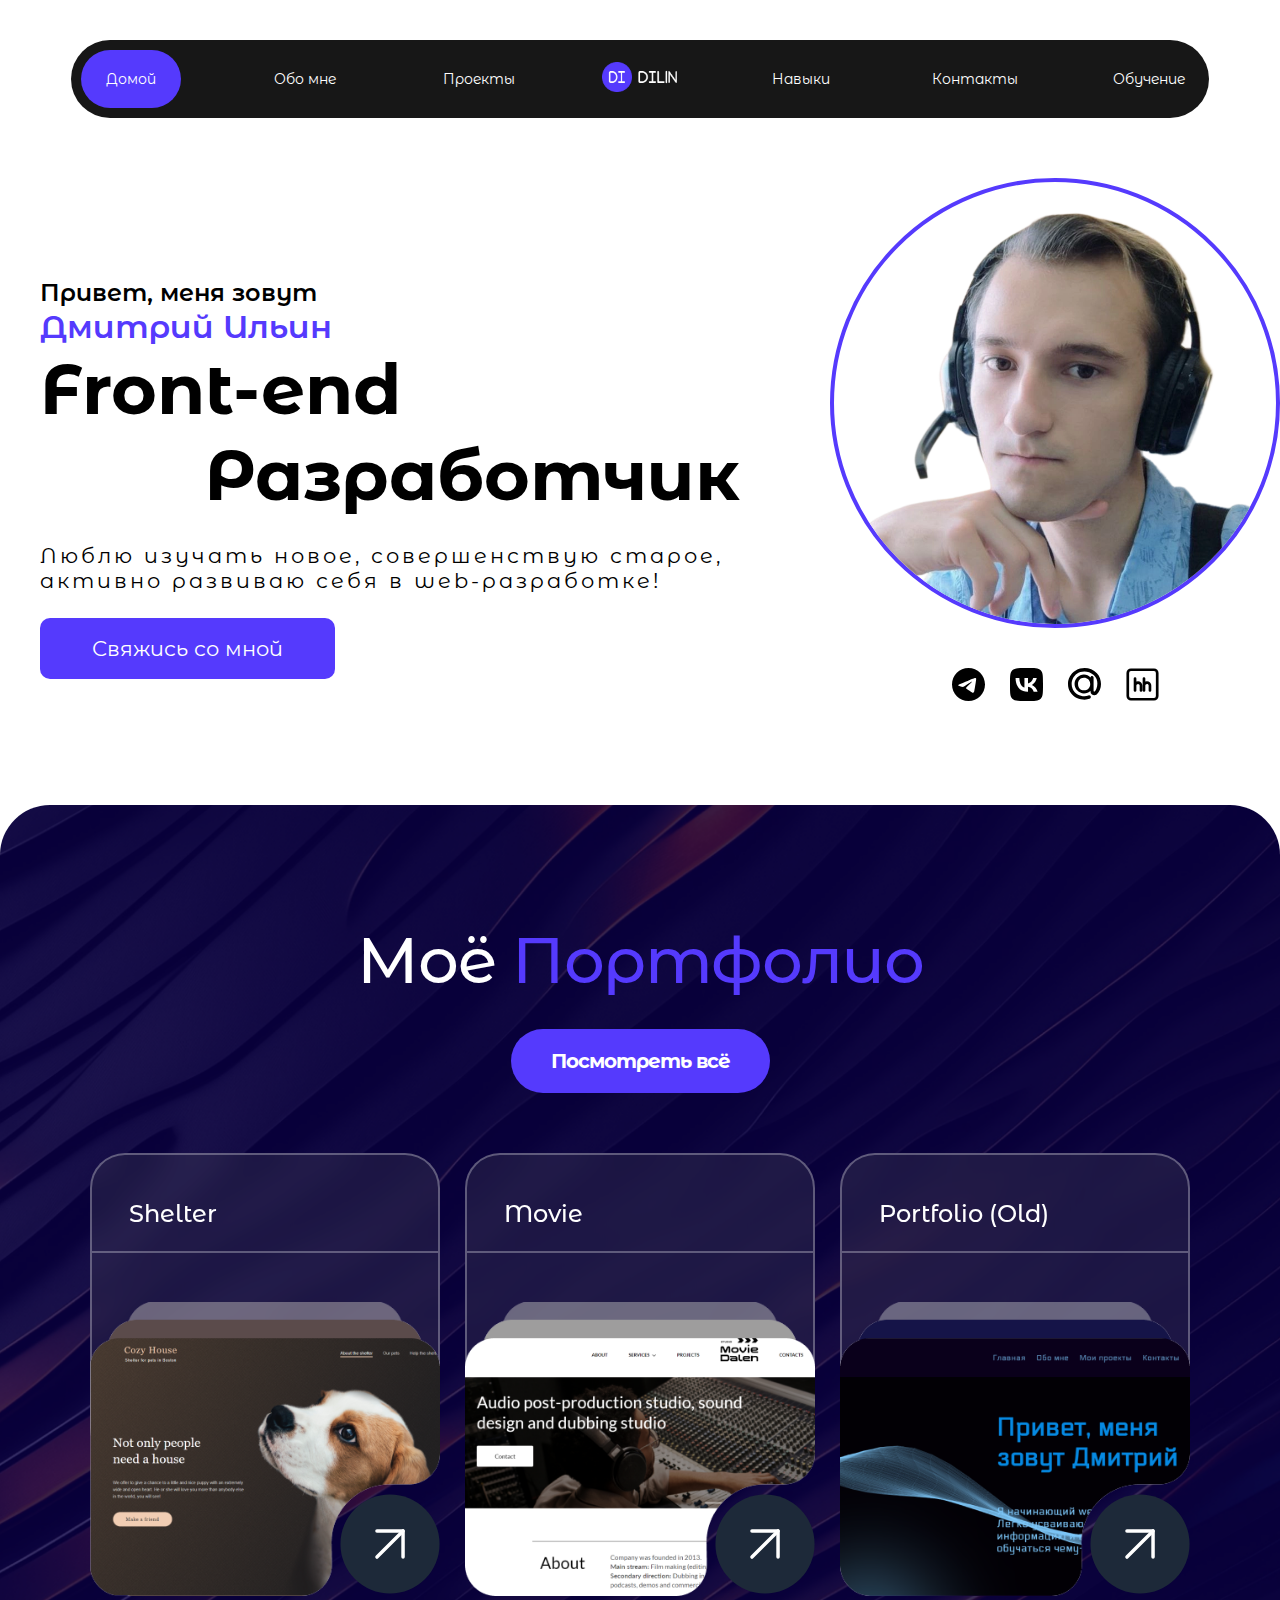
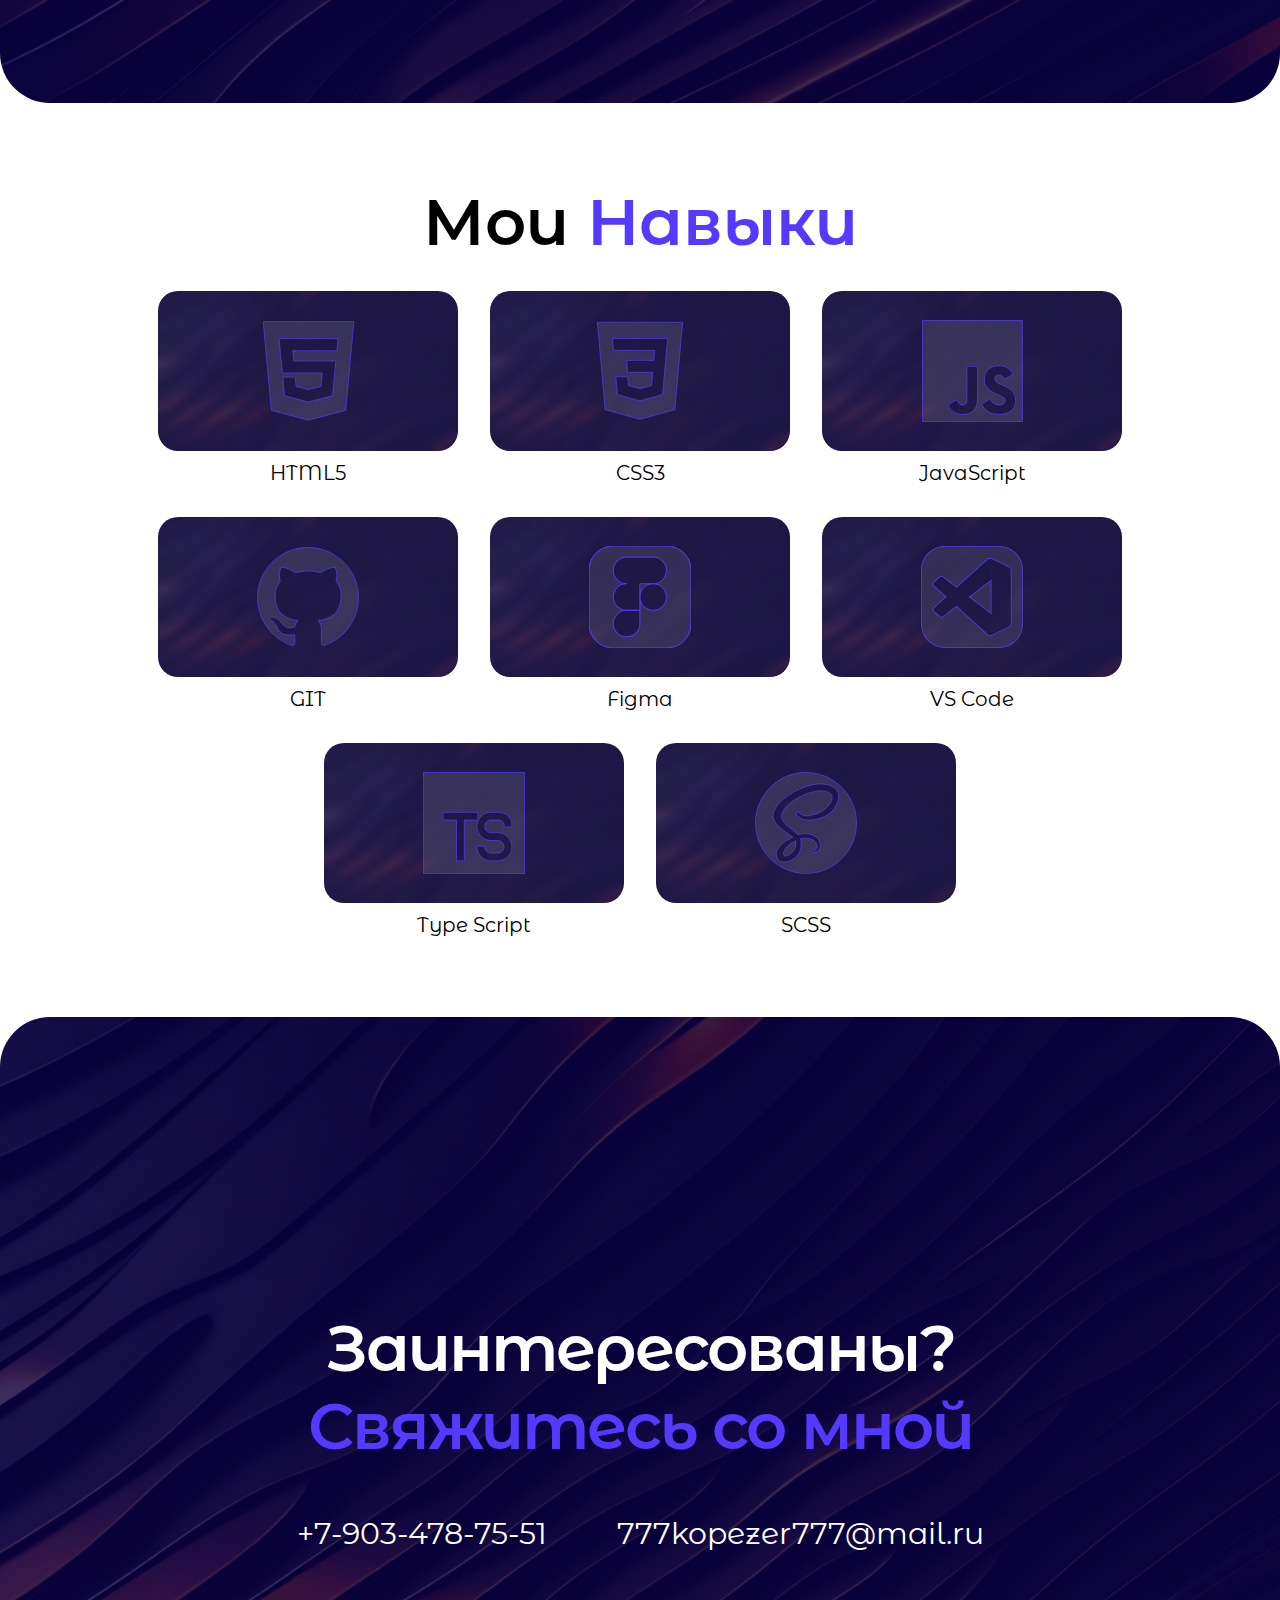
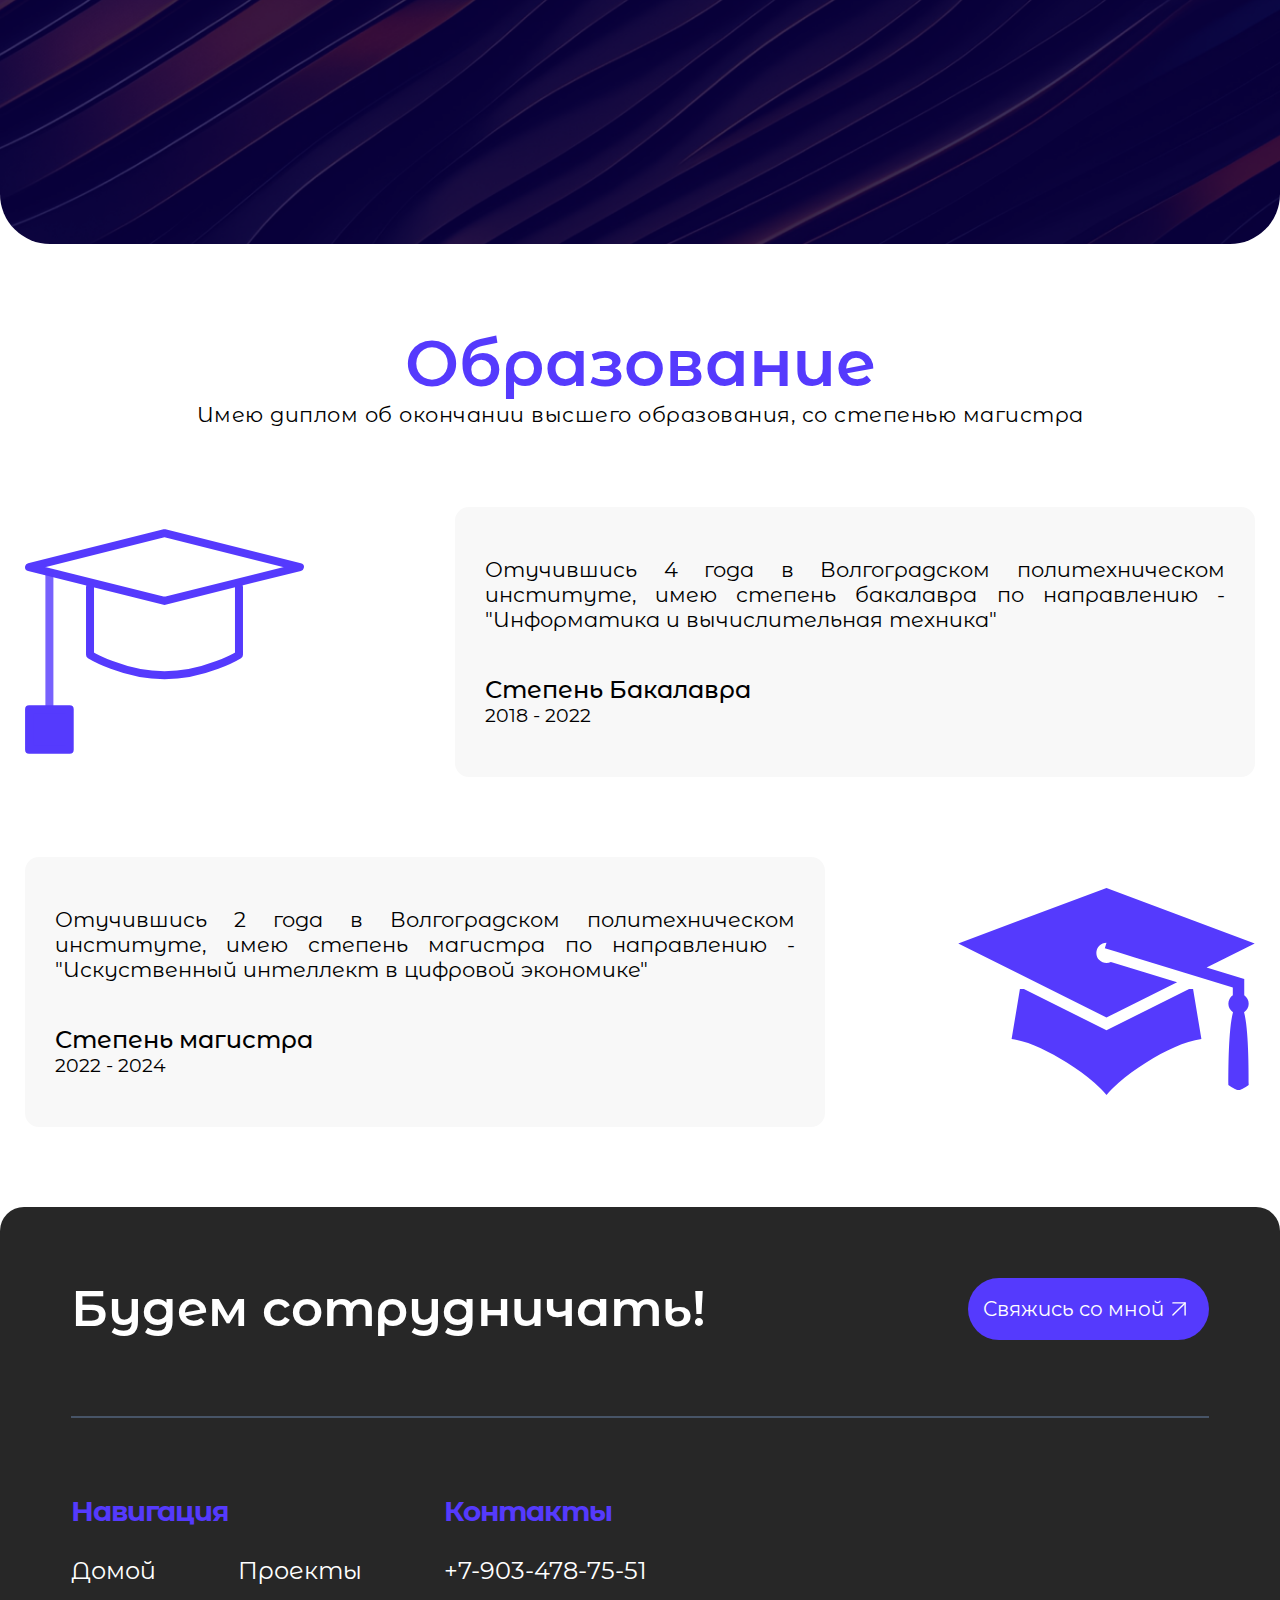
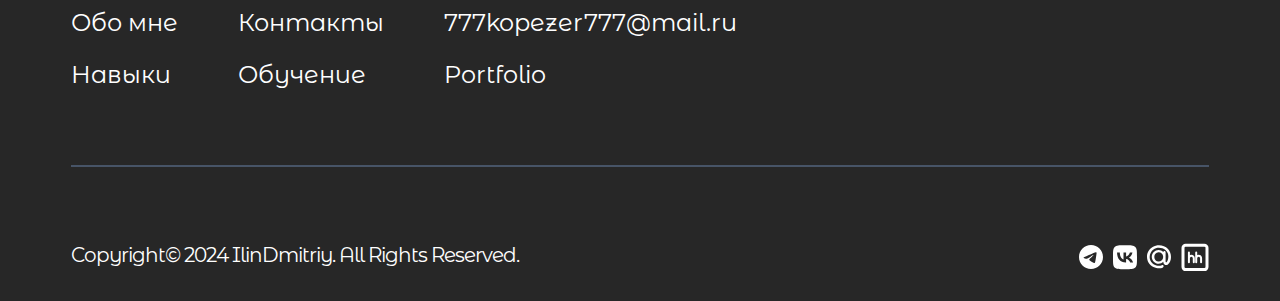
==== commit 3f101d0d: "fix: link" ====
--- a/index.html
+++ b/index.html
@@ -19,7 +19,7 @@
             <a class="nav-menu-btn active" href="#">Домой</a>
             <a class="nav-menu-btn" href="#my-cont">Обо мне</a>
             <a class="nav-menu-btn" href="#my-project">Проекты</a>
-            <img class="nav-logo" src="./img/logo.png" alt="">
+            <a href="#"><img class="nav-logo" src="./img/logo.png" alt=""></a>
             <a class="nav-menu-btn" href="#my-skils">Навыки</a>
             <a class="nav-menu-btn" href="#send-me">Контакты</a>
             <a class="nav-menu-btn" href="#my-educate">Обучение</a>
@@ -112,8 +112,8 @@
                         </svg>
                     </div>
                 </a>
-                <a href="https://mxayri.github.io/movie/">
-                    <div class="my-service-card msc2">
+                <a class="msc2" href="https://mxayri.github.io/movie/">
+                    <div class="my-service-card">
                         <p class="my-service-card-title">Movie</p>
                         <hr class="my-service-card-line">
                         <img class="my-service-card-img" src="./img/card2.png" alt="">
@@ -128,8 +128,8 @@
                         </svg>
                     </div>
                 </a>
-                <a href="https://github.com/MxAyri/portfolio">
-                    <div class="my-service-card msc3">
+                <a class="msc3" href="https://mxayri.github.io/portfolio/">
+                    <div class="my-service-card">
                         <p class="my-service-card-title">Portfolio (Old)</p>
                         <hr class="my-service-card-line">
                         <img class="my-service-card-img" src="./img/card3.png" alt="">
--- a/style.css
+++ b/style.css
@@ -714,7 +714,7 @@
     }
 
     .my-img-cont img {
-        padding-top: 30px;
+        margin-top: 30px;
     }
 
     .my-service-cont {
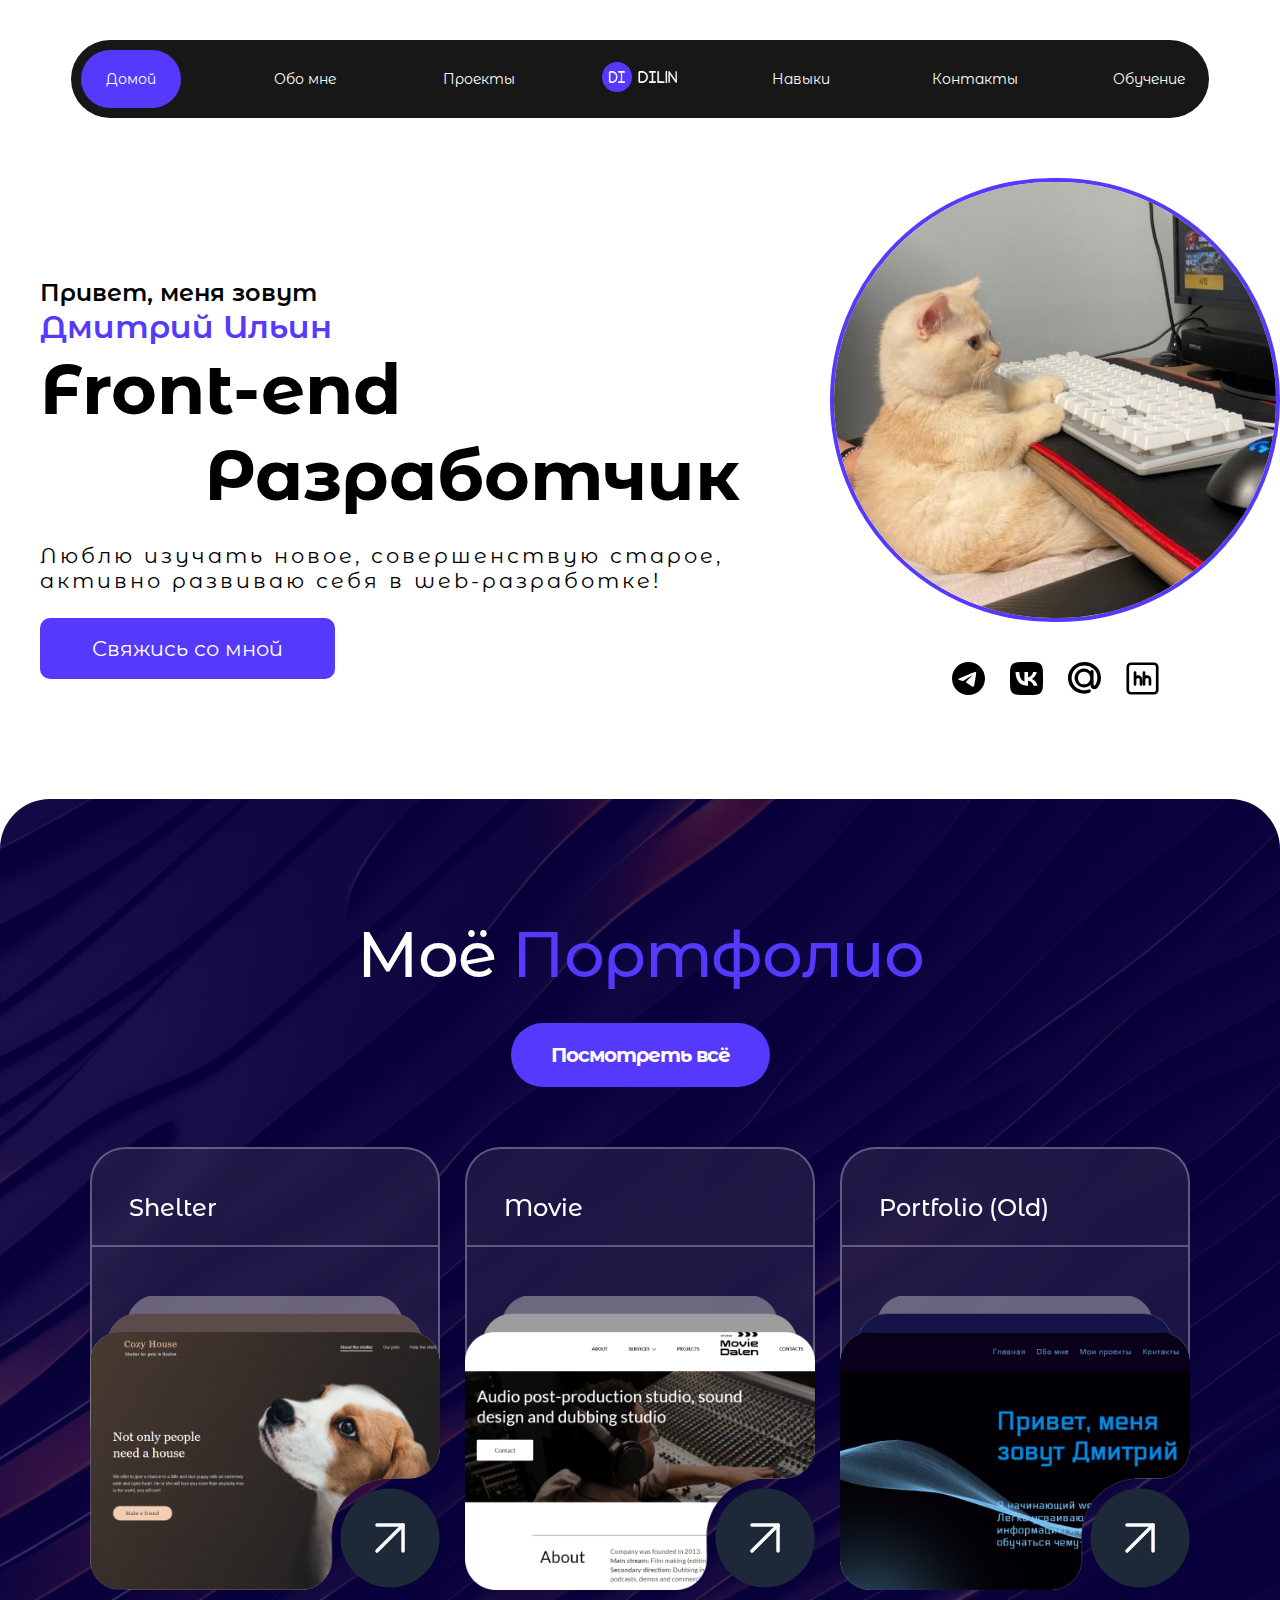
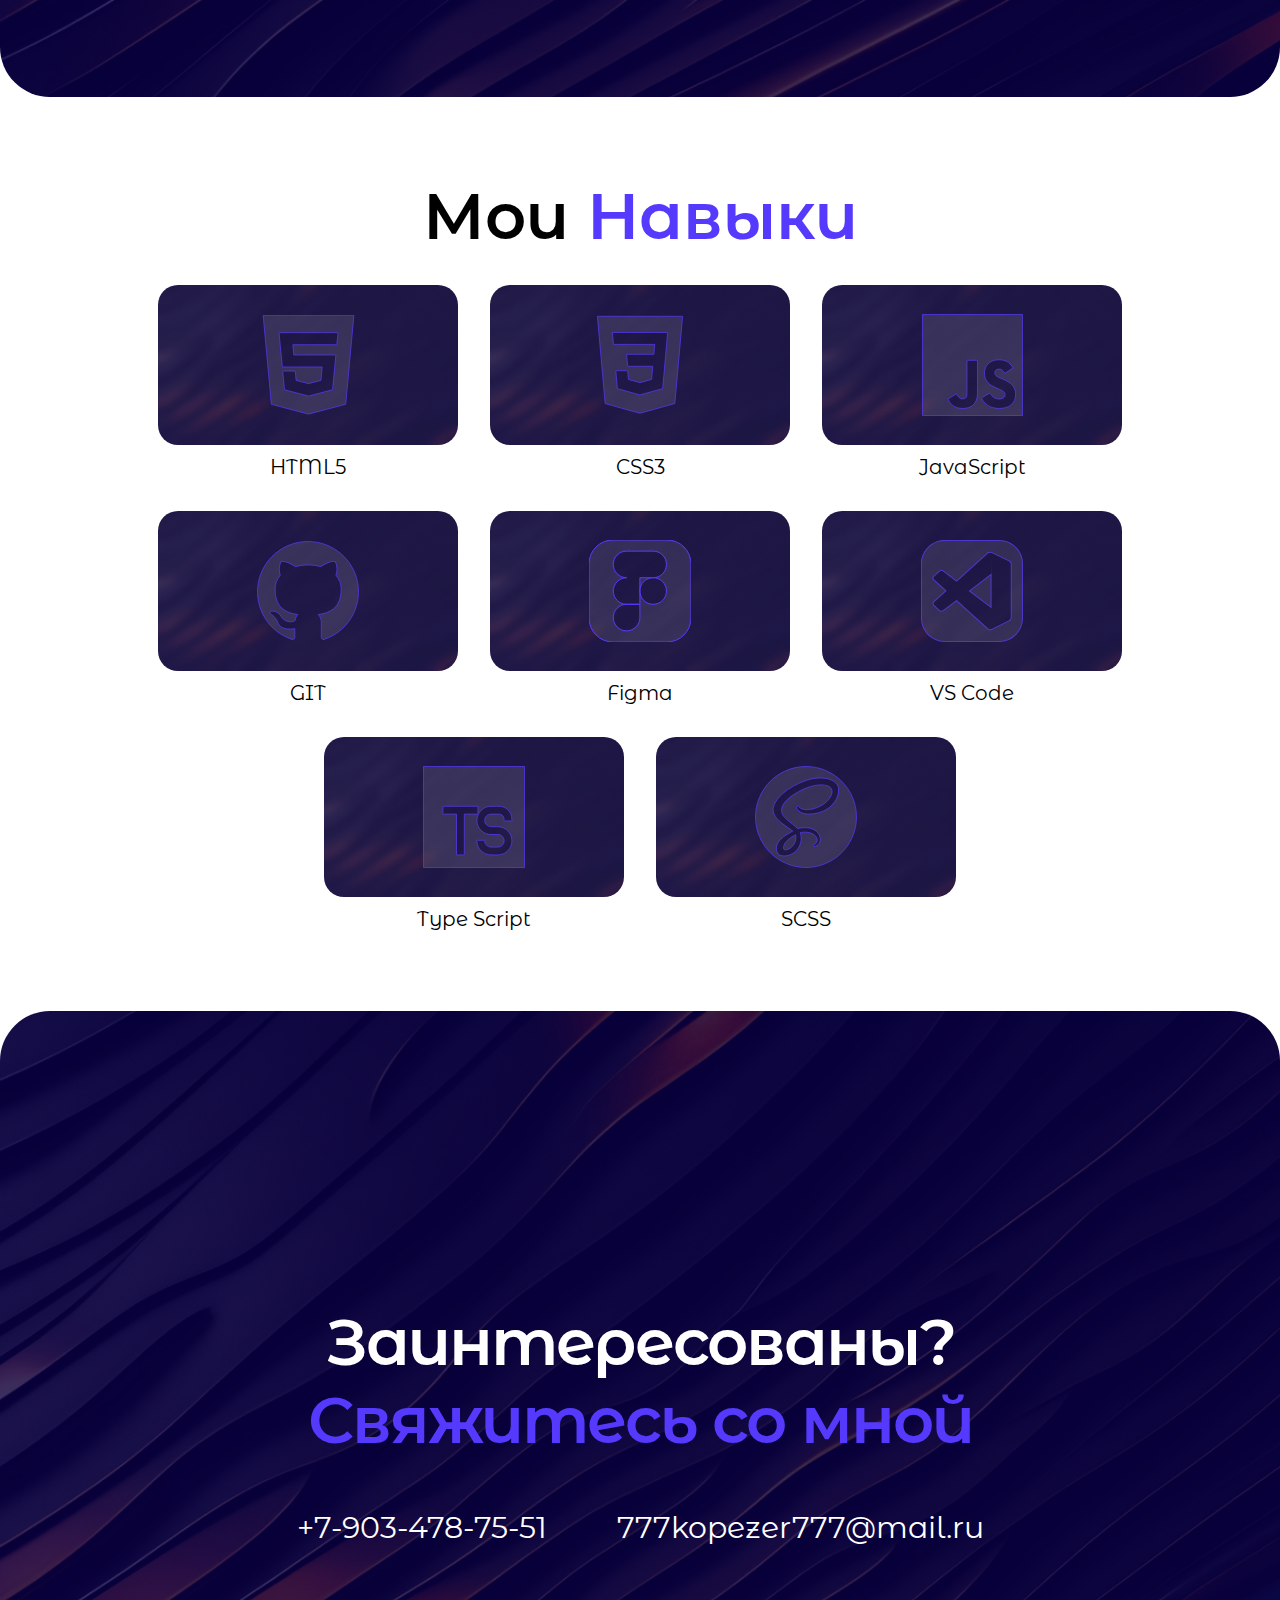
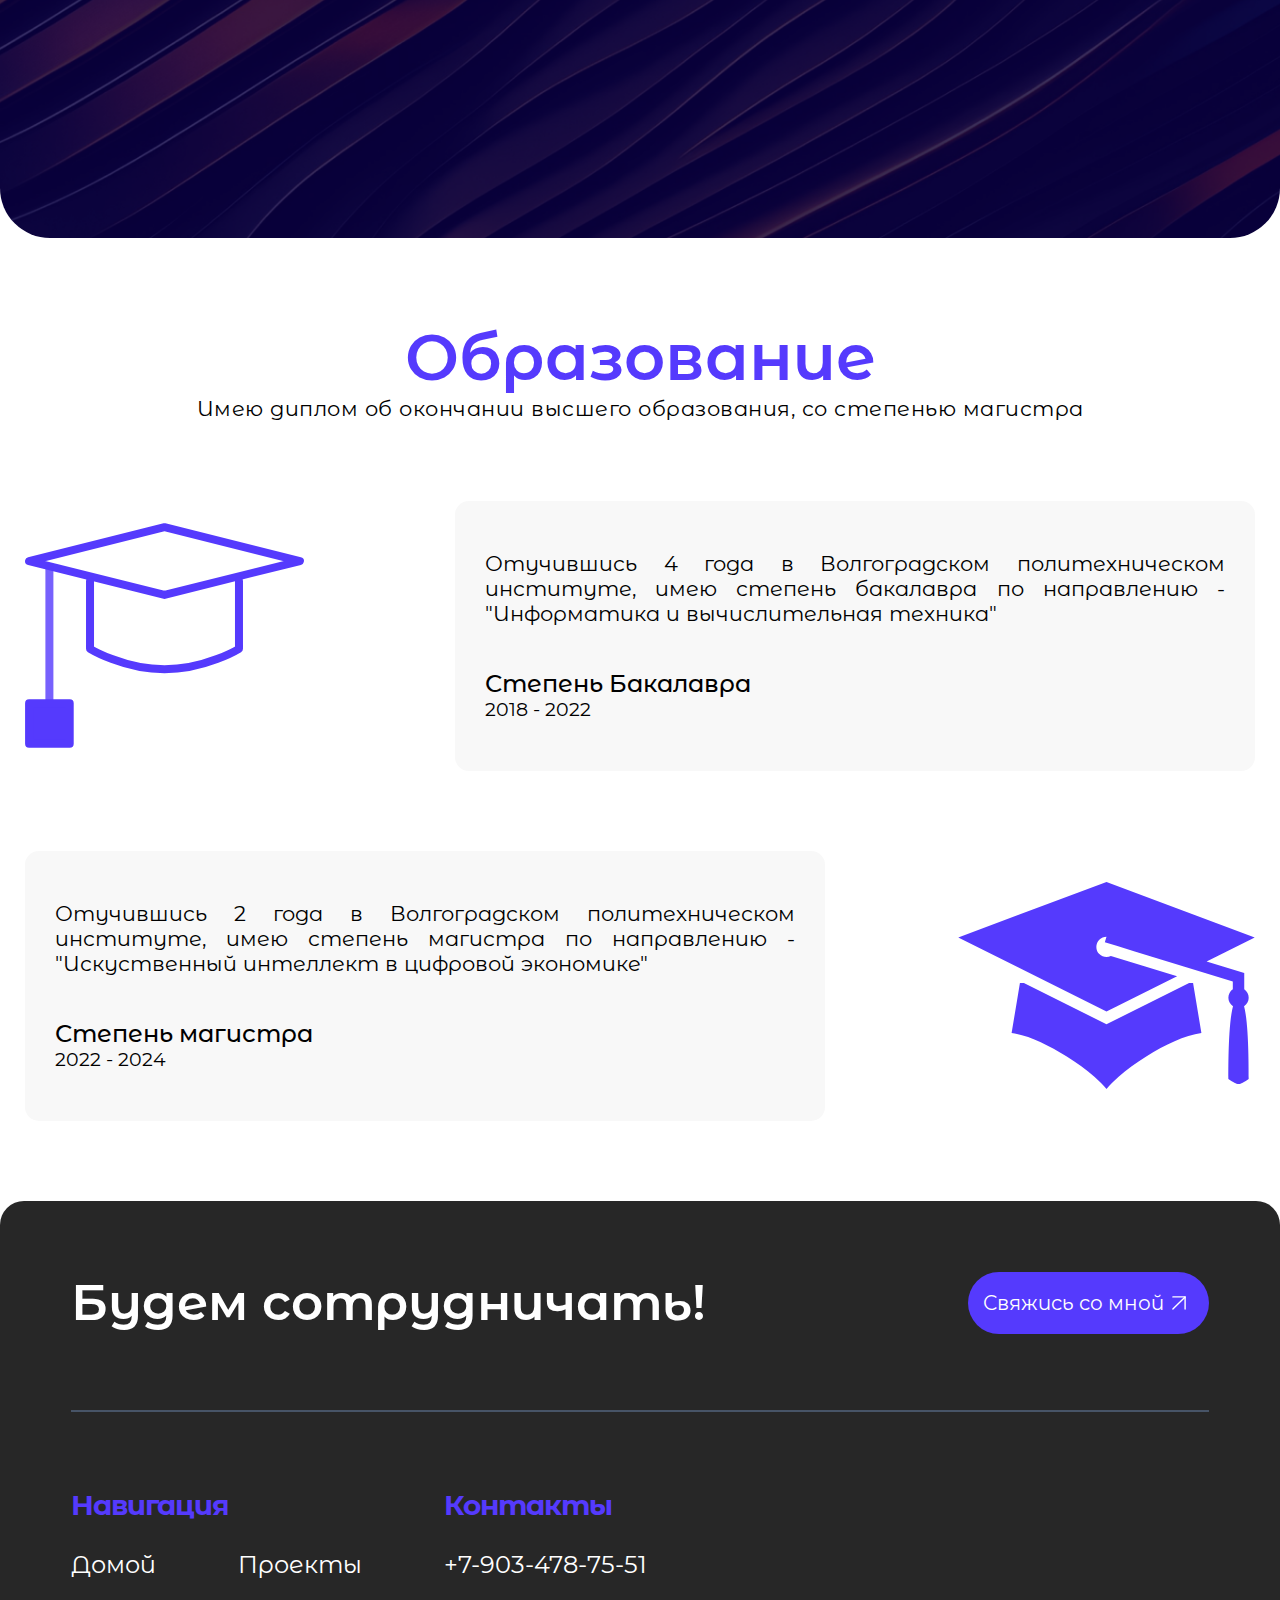
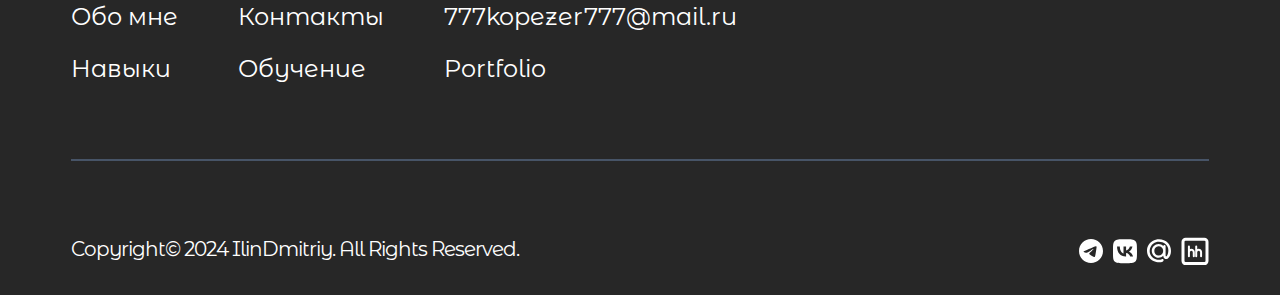
==== commit 529edfba: "Update index.html" ====
--- a/index.html
+++ b/index.html
@@ -52,7 +52,7 @@
                 <a href="#"><button class="my-button">Свяжись со мной</button></a>
             </div>
             <div class="my-img-cont">
-                <img class="me" src="./img/me.png" alt="">
+                <img class="me" src="./img/me-cat.jpg" alt="">
                 <div class="my-src">
                     <a href="https://t.me/MxAyri">
                         <svg class="my-img-svg" xmlns="http://www.w3.org/2000/svg" width="33" height="33"
